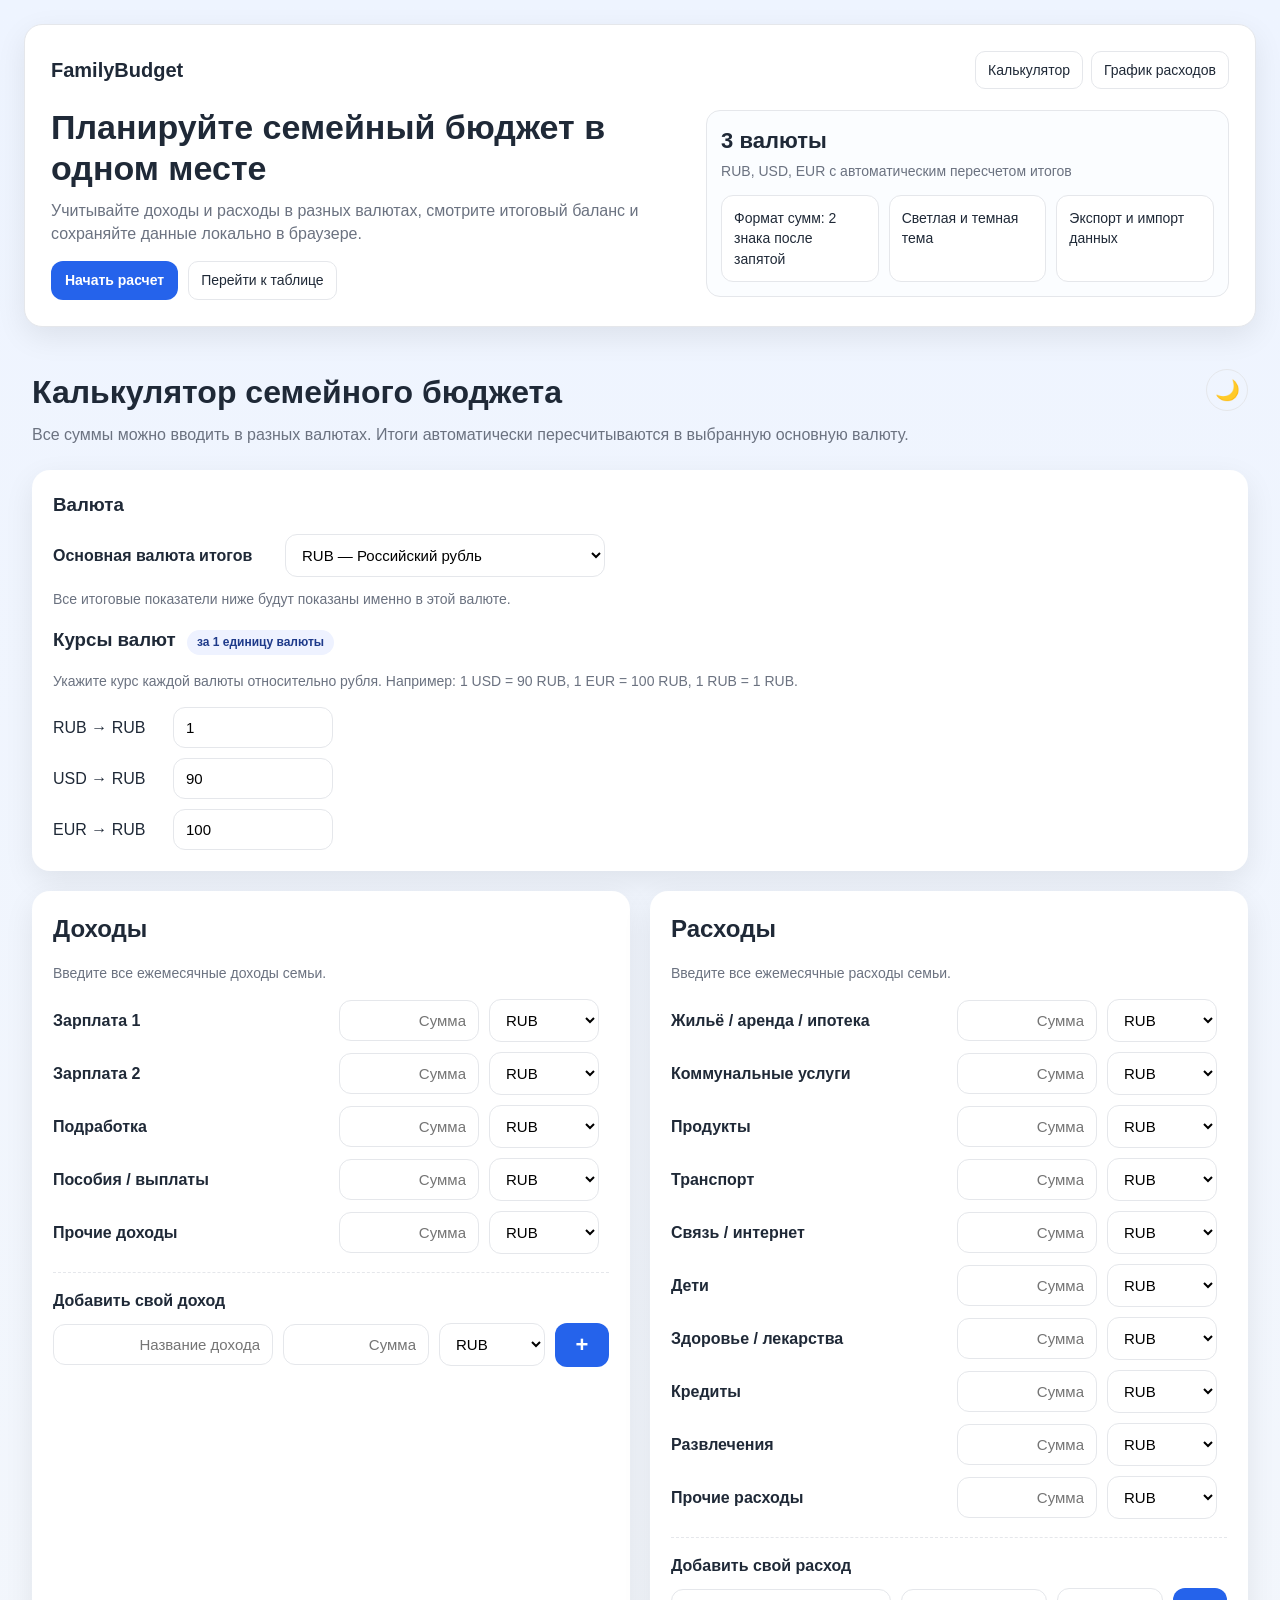
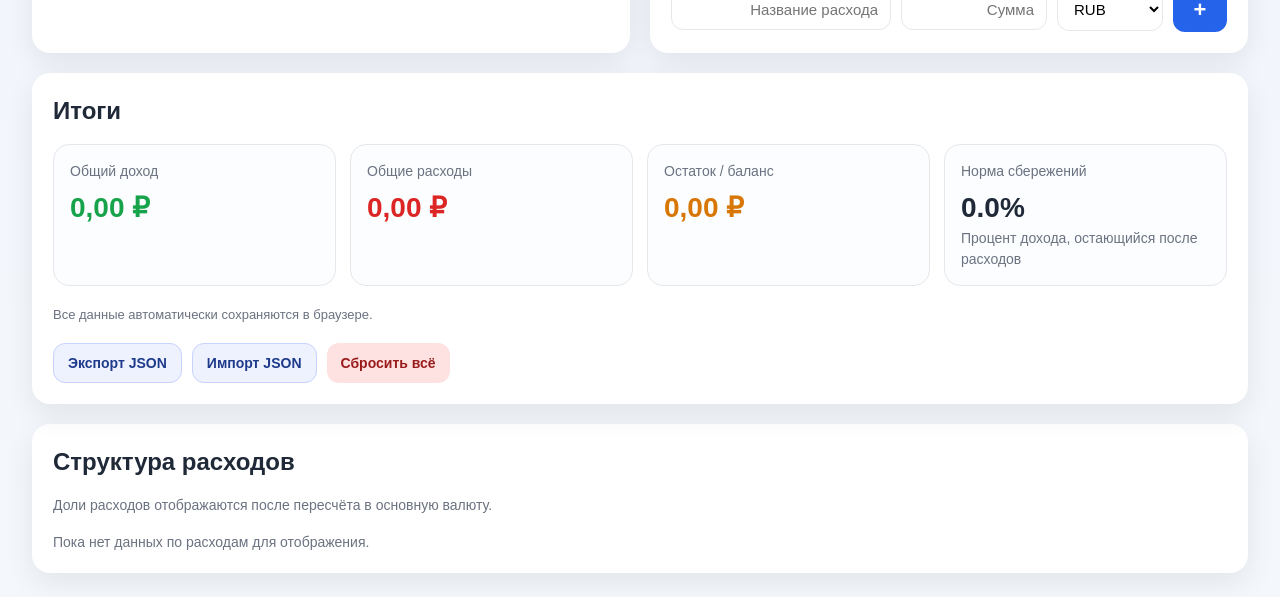
==== index.html @ 50a6cb8e "Add files via upload" ====
<!DOCTYPE html>
<html lang="ru">
<head>
  <meta charset="UTF-8" />
  <meta name="viewport" content="width=device-width, initial-scale=1.0" />
  <title>Калькулятор семейного бюджета</title>
  <link rel="stylesheet" href="styles.css" />
</head>
<body>
  <div class="landing-wrap">
    <!-- Приветственный мини-лендинг -->
    <section class="landing">
      <div class="landing-nav">
        <div class="brand">FamilyBudget</div>
        <div class="landing-links">
          <a class="link-btn" href="#appSection">Калькулятор</a>
          <a class="link-btn" href="#expenseChartSection">График расходов</a>
        </div>
      </div>

      <div class="hero-grid">
        <div>
          <h2 class="hero-title">Планируйте семейный бюджет в одном месте</h2>
          <p class="hero-subtitle">
            Учитывайте доходы и расходы в разных валютах, смотрите итоговый баланс и сохраняйте данные локально в браузере.
          </p>
          <div class="hero-actions">
            <button class="btn btn-primary" id="goToCalculatorBtn" type="button">Начать расчет</button>
            <a class="link-btn" href="#appSection">Перейти к таблице</a>
          </div>
        </div>
        <div class="hero-stat-card">
          <p class="hero-stat-value">3 валюты</p>
          <p class="hero-stat-label">RUB, USD, EUR с автоматическим пересчетом итогов</p>
          <div class="feature-grid">
            <div class="feature-item">Формат сумм: 2 знака после запятой</div>
            <div class="feature-item">Светлая и темная тема</div>
            <div class="feature-item">Экспорт и импорт данных</div>
          </div>
        </div>
      </div>
    </section>
  </div>

  <div class="container" id="appSection">
    <div class="header">
      <!-- Основной заголовок страницы -->
      <div>
        <h1>Калькулятор семейного бюджета</h1>
        <p>Все суммы можно вводить в разных валютах. Итоги автоматически пересчитываются в выбранную основную валюту.</p>
      </div>
      <!-- Неакцентная кнопка переключения темы -->
      <button class="btn btn-ghost" id="themeToggleBtn" type="button" title="Переключить тему" aria-label="Переключить тему">🌙</button>
    </div>

    <div class="top-controls">
      <div class="card">
        <!-- Объединённый блок управления валютами -->
        <h3>Валюта</h3>
        <div class="control-row">
          <label for="baseCurrency">Основная валюта итогов</label>
          <!-- Ширина выпадающего списка под самую длинную строку -->
          <div class="currency-select-wrap">
            <select id="baseCurrency">
              <option value="RUB">RUB — Российский рубль</option>
              <option value="USD">USD — Доллар США</option>
              <option value="EUR">EUR — Евро</option>
            </select>
          </div>
        </div>
        <div class="section-note">
          Все итоговые показатели ниже будут показаны именно в этой валюте.
        </div>
        <h3>Курсы валют <span class="badge">за 1 единицу валюты</span></h3>
        <div class="section-note">
          Укажите курс каждой валюты относительно рубля. Например: 1 USD = 90 RUB, 1 EUR = 100 RUB, 1 RUB = 1 RUB.
        </div>
        <div class="rate-grid">
          <div class="rate-row">
            <label for="rateRUB">RUB → RUB</label>
            <input type="number" id="rateRUB" min="0" step="0.0001" placeholder="1" />
          </div>
          <div class="rate-row">
            <label for="rateUSD">USD → RUB</label>
            <input type="number" id="rateUSD" min="0" step="0.0001" placeholder="90" />
          </div>
          <div class="rate-row">
            <label for="rateEUR">EUR → RUB</label>
            <input type="number" id="rateEUR" min="0" step="0.0001" placeholder="100" />
          </div>
        </div>
      </div>
    </div>

    <div class="grid">
      <div class="card">
        <h2>Доходы</h2>
        <div class="section-note">Введите все ежемесячные доходы семьи.</div>
        <div id="incomeList"></div>

        <div class="add-row-box">
          <div class="add-row-title">Добавить свой доход</div>
          <div class="add-item-row">
            <input type="text" id="newIncomeName" placeholder="Название дохода" />
            <input type="text" id="newIncomeValue" inputmode="decimal" placeholder="Сумма" />
            <select id="newIncomeCurrency">
              <option value="RUB">RUB</option>
              <option value="USD">USD</option>
              <option value="EUR">EUR</option>
            </select>
            <button class="btn btn-primary btn-add-icon" id="addIncomeBtn" title="Добавить доход" aria-label="Добавить доход">+</button>
          </div>
        </div>
      </div>

      <div class="card">
        <h2>Расходы</h2>
        <div class="section-note">Введите все ежемесячные расходы семьи.</div>
        <div id="expenseList"></div>

        <div class="add-row-box">
          <div class="add-row-title">Добавить свой расход</div>
          <div class="add-item-row">
            <input type="text" id="newExpenseName" placeholder="Название расхода" />
            <input type="text" id="newExpenseValue" inputmode="decimal" placeholder="Сумма" />
            <select id="newExpenseCurrency">
              <option value="RUB">RUB</option>
              <option value="USD">USD</option>
              <option value="EUR">EUR</option>
            </select>
            <button class="btn btn-primary btn-add-icon" id="addExpenseBtn" title="Добавить расход" aria-label="Добавить расход">+</button>
          </div>
        </div>
      </div>

      <div class="card summary-card">
        <h2>Итоги</h2>

        <div class="summary">
          <div class="summary-box">
            <div class="summary-title">Общий доход</div>
            <div class="summary-value income-value" id="totalIncome">0</div>
          </div>

          <div class="summary-box">
            <div class="summary-title">Общие расходы</div>
            <div class="summary-value expense-value" id="totalExpense">0</div>
          </div>

          <div class="summary-box">
            <div class="summary-title">Остаток / баланс</div>
            <div class="summary-value" id="balance">0</div>
          </div>

          <div class="summary-box">
            <div class="summary-title">Норма сбережений</div>
            <div class="summary-value" id="savingsRate">0%</div>
            <div class="muted">Процент дохода, остающийся после расходов</div>
          </div>
        </div>

        <div class="footer-note">
          Все данные автоматически сохраняются в браузере.
        </div>

        <div class="actions">
          <button class="btn btn-neutral" id="exportBtn">Экспорт JSON</button>
          <button class="btn btn-neutral" id="importBtn">Импорт JSON</button>
          <button class="btn btn-danger" id="resetBtn">Сбросить всё</button>
          <input type="file" id="importFileInput" accept="application/json" style="display: none;" />
        </div>
      </div>
    </div>

    <div class="card" id="expenseChartSection" style="margin-top: 20px;">
      <h2>Структура расходов</h2>
      <div class="section-note">
        Доли расходов отображаются после пересчёта в основную валюту.
      </div>
      <div id="expenseChart" class="chart-list"></div>
    </div>
  </div>

  <script src="app.js"></script>
</body>
</html>
---- styles.css ----
:root {
  --bg: #f4f7fb;
  --card: #ffffff;
  --text: #1f2937;
  --muted: #6b7280;
  --line: #e5e7eb;
  --primary: #2563eb;
  --danger: #dc2626;
  --success: #16a34a;
  --warning: #d97706;
  --shadow: 0 10px 30px rgba(0, 0, 0, 0.08);
  --radius: 18px;
}

body[data-theme="dark"] {
  --bg: #0f172a;
  --card: #111827;
  --text: #e5e7eb;
  --muted: #9ca3af;
  --line: #374151;
  --primary: #60a5fa;
  --danger: #f87171;
  --success: #4ade80;
  --warning: #fbbf24;
  --shadow: 0 12px 28px rgba(0, 0, 0, 0.35);
}

* {
  box-sizing: border-box;
}

body {
  margin: 0;
  font-family: Arial, Helvetica, sans-serif;
  background: linear-gradient(180deg, #eef4ff 0%, var(--bg) 100%);
  color: var(--text);
  line-height: 1.45;
  transition: background 0.2s ease, color 0.2s ease;
}

body[data-theme="dark"] {
  background: linear-gradient(180deg, #0b1220 0%, #0f172a 100%);
}

body[data-theme="dark"] .summary-box,
body[data-theme="dark"] .chart-item,
body[data-theme="dark"] .card,
body[data-theme="dark"] .item-row input[type="text"],
body[data-theme="dark"] .item-row select,
body[data-theme="dark"] .control-row select,
body[data-theme="dark"] .add-item-row input[type="text"],
body[data-theme="dark"] .add-item-row select,
body[data-theme="dark"] .rate-row input {
  background: #0b1220;
  color: #f3f4f6;
  border-color: #4b5563;
}

body[data-theme="dark"] .card {
  border-color: rgba(75, 85, 99, 0.55);
}

body[data-theme="dark"] .btn-danger {
  background: #3f1d24;
  color: #fecaca;
}

body[data-theme="dark"] .btn-neutral {
  background: #172554;
  color: #dbeafe;
  border-color: #1d4ed8;
}

body[data-theme="dark"] .badge {
  background: #1e293b;
  color: #bfdbfe;
}

body[data-theme="dark"] .bar-track {
  background: #1f2937;
}

body[data-theme="dark"] .landing,
body[data-theme="dark"] .hero-stat-card,
body[data-theme="dark"] .feature-item,
body[data-theme="dark"] .link-btn {
  background: #0b1220;
  color: #f3f4f6;
  border-color: #4b5563;
}

.container {
  max-width: 1280px;
  margin: 0 auto;
  padding: 24px;
}

.landing-wrap {
  max-width: 1280px;
  margin: 0 auto;
  padding: 24px 24px 0;
}

.landing {
  background: var(--card);
  border: 1px solid var(--line);
  border-radius: var(--radius);
  box-shadow: var(--shadow);
  padding: 26px;
  margin-bottom: 18px;
}

.landing-nav {
  display: flex;
  justify-content: space-between;
  align-items: center;
  gap: 12px;
  margin-bottom: 18px;
  flex-wrap: wrap;
}

.brand {
  font-weight: 800;
  font-size: 20px;
}

.landing-links {
  display: flex;
  gap: 8px;
  flex-wrap: wrap;
}

.link-btn {
  text-decoration: none;
  color: var(--text);
  border: 1px solid var(--line);
  border-radius: 10px;
  padding: 8px 12px;
  font-size: 14px;
}

.hero-grid {
  display: grid;
  grid-template-columns: 1.1fr 0.9fr;
  gap: 16px;
  align-items: center;
}

.hero-title {
  margin: 0 0 10px;
  font-size: 34px;
  line-height: 1.2;
}

.hero-subtitle {
  margin: 0 0 16px;
  color: var(--muted);
  max-width: 70ch;
}

.hero-actions {
  display: flex;
  gap: 10px;
  flex-wrap: wrap;
}

.hero-stat-card {
  border: 1px solid var(--line);
  border-radius: 14px;
  padding: 14px;
  background: #fbfdff;
}

.hero-stat-value {
  font-size: 22px;
  font-weight: 800;
  margin: 0 0 4px;
}

.hero-stat-label {
  margin: 0;
  font-size: 14px;
  color: var(--muted);
}

.feature-grid {
  margin-top: 14px;
  display: grid;
  grid-template-columns: repeat(3, minmax(0, 1fr));
  gap: 10px;
}

.feature-item {
  border: 1px solid var(--line);
  border-radius: 12px;
  padding: 12px;
  font-size: 14px;
  background: #fff;
}

.header {
  margin-bottom: 24px;
  display: flex;
  justify-content: space-between;
  align-items: flex-start;
  gap: 12px;
}

.header h1 {
  margin: 0 0 8px;
  font-size: 32px;
}

.header p {
  margin: 0;
  color: var(--muted);
}

.top-controls {
  display: grid;
  grid-template-columns: 1fr;
  gap: 20px;
  margin-bottom: 20px;
}

.grid {
  display: grid;
  grid-template-columns: 1.1fr 1.1fr 0.9fr;
  gap: 20px;
}

.card {
  background: var(--card);
  border-radius: var(--radius);
  box-shadow: var(--shadow);
  padding: 20px;
  border: 1px solid rgba(255, 255, 255, 0.7);
}

.card h2, .card h3 {
  margin-top: 0;
  margin-bottom: 16px;
}

.section-note {
  color: var(--muted);
  font-size: 14px;
  margin-bottom: 16px;
}

.item-row {
  display: grid;
  grid-template-columns: 1fr 140px 110px auto;
  gap: 10px;
  align-items: center;
  margin-bottom: 10px;
}

.add-item-row {
  display: grid;
  grid-template-columns: minmax(220px, 2fr) minmax(140px, 160px) minmax(100px, 120px) 54px;
  gap: 10px;
  align-items: center;
}

.item-row label {
  font-weight: 600;
}

.item-row input[type="number"],
.item-row input[type="text"],
.item-row select,
.control-row select,
.add-item-row input[type="number"],
.add-item-row input[type="text"],
.add-item-row select {
  width: 100%;
  padding: 11px 12px;
  border: 1px solid var(--line);
  border-radius: 12px;
  outline: none;
  font-size: 15px;
  background: #fff;
  min-width: 0;
}

/* Поля с суммами выравниваются по правому краю */
.item-row input[type="text"],
.add-item-row input[type="text"] {
  text-align: right;
}

.item-row input:focus,
.item-row select:focus,
.control-row select:focus,
.rate-row input:focus,
.add-item-row input:focus,
.add-item-row select:focus {
  border-color: var(--primary);
  box-shadow: 0 0 0 3px rgba(37, 99, 235, 0.12);
}

.btn {
  border: none;
  border-radius: 12px;
  padding: 11px 14px;
  cursor: pointer;
  font-weight: 700;
  transition: 0.2s ease;
  font-size: 14px;
  white-space: nowrap;
}

.btn:hover {
  transform: translateY(-1px);
}

.btn-primary {
  background: var(--primary);
  color: white;
}

.btn-danger {
  background: #fee2e2;
  color: #991b1b;
}

.btn-neutral {
  background: #eef2ff;
  color: #1e3a8a;
  border: 1px solid #c7d2fe;
}

.btn-small {
  padding: 8px 10px;
  font-size: 13px;
}

.btn-ghost {
  background: transparent;
  color: var(--text);
  border: 1px solid var(--line);
  width: 42px;
  height: 42px;
  padding: 0;
  border-radius: 50%;
  font-size: 20px;
  line-height: 1;
  display: inline-flex;
  align-items: center;
  justify-content: center;
}

.btn-add-icon {
  min-width: 54px;
  padding: 11px 0;
  font-size: 22px;
  line-height: 1;
}

.summary {
  display: grid;
  gap: 14px;
}

.summary-box {
  border: 1px solid var(--line);
  border-radius: 16px;
  padding: 16px;
  background: #fbfdff;
}

.summary-title {
  font-size: 14px;
  color: var(--muted);
  margin-bottom: 6px;
}

.summary-value {
  font-size: 28px;
  font-weight: 700;
}

.income-value {
  color: var(--success);
}

.expense-value {
  color: var(--danger);
}

.balance-positive {
  color: var(--success);
}

.balance-negative {
  color: var(--danger);
}

.balance-zero {
  color: var(--warning);
}

.add-row-box {
  margin-top: 18px;
  padding-top: 16px;
  border-top: 1px dashed var(--line);
}

.add-row-title {
  font-weight: 700;
  margin-bottom: 10px;
}

.actions {
  display: flex;
  gap: 10px;
  flex-wrap: wrap;
  margin-top: 18px;
}

.chart-list {
  margin-top: 16px;
  display: grid;
  gap: 12px;
}

.chart-item {
  padding: 12px;
  border: 1px solid var(--line);
  border-radius: 14px;
  background: #fff;
}

.chart-head {
  display: flex;
  justify-content: space-between;
  gap: 12px;
  margin-bottom: 8px;
  font-size: 14px;
  font-weight: 700;
}

.bar-track {
  width: 100%;
  height: 12px;
  background: #eef2f7;
  border-radius: 999px;
  overflow: hidden;
}

.bar-fill {
  height: 100%;
  border-radius: 999px;
  background: linear-gradient(90deg, #60a5fa, #2563eb);
  width: 0%;
  transition: width 0.3s ease;
}

.muted {
  color: var(--muted);
  font-size: 14px;
}

.footer-note {
  margin-top: 20px;
  color: var(--muted);
  font-size: 13px;
}

.remove-btn {
  min-width: 42px;
}

.control-row {
  display: grid;
  grid-template-columns: 220px 1fr;
  gap: 12px;
  align-items: center;
  margin-bottom: 12px;
}

.control-row label {
  font-weight: 700;
}

.currency-select-wrap {
  width: fit-content;
  min-width: 320px;
  max-width: 100%;
}

.currency-select-wrap select {
  width: auto;
  min-width: 100%;
  display: inline-block;
}

.rate-grid {
  display: grid;
  gap: 10px;
  margin-top: 8px;
}

.rate-row {
  display: flex;
  justify-content: flex-start;
  align-items: center;
  gap: 10px;
}

.rate-row label {
  width: 110px;
  flex: 0 0 110px;
}

.rate-row input {
  width: 160px;
  padding: 11px 12px;
  border: 1px solid var(--line);
  border-radius: 12px;
  outline: none;
  font-size: 15px;
  background: #fff;
}

.badge {
  display: inline-block;
  padding: 4px 10px;
  border-radius: 999px;
  background: #eef2ff;
  color: #1e3a8a;
  font-size: 12px;
  font-weight: 700;
  margin-left: 6px;
}

@media (min-width: 1200px) {
  .container {
    max-width: 1400px;
    padding: 24px 32px;
  }

  .grid {
    grid-template-columns: 1fr 1fr;
  }

  .summary-card {
    grid-column: 1 / -1;
  }

  .summary {
    grid-template-columns: repeat(4, minmax(0, 1fr));
  }
}

@media (max-width: 1100px) {
  .grid,
  .top-controls {
    grid-template-columns: 1fr;
  }
}

@media (max-width: 700px) {
  .landing-wrap {
    padding: 20px 20px 0;
  }

  .hero-grid {
    grid-template-columns: 1fr;
  }

  .feature-grid {
    grid-template-columns: 1fr;
  }

  .item-row,
  .add-item-row {
    grid-template-columns: 1fr;
  }

  .control-row,
  .rate-row {
    grid-template-columns: 1fr;
  }

  .rate-row {
    display: grid;
  }

  .rate-row label,
  .rate-row input {
    width: 100%;
    flex: none;
  }

  .summary-value {
    font-size: 24px;
  }

  .header h1 {
    font-size: 26px;
  }

  .header {
    flex-direction: column;
    align-items: stretch;
  }
}
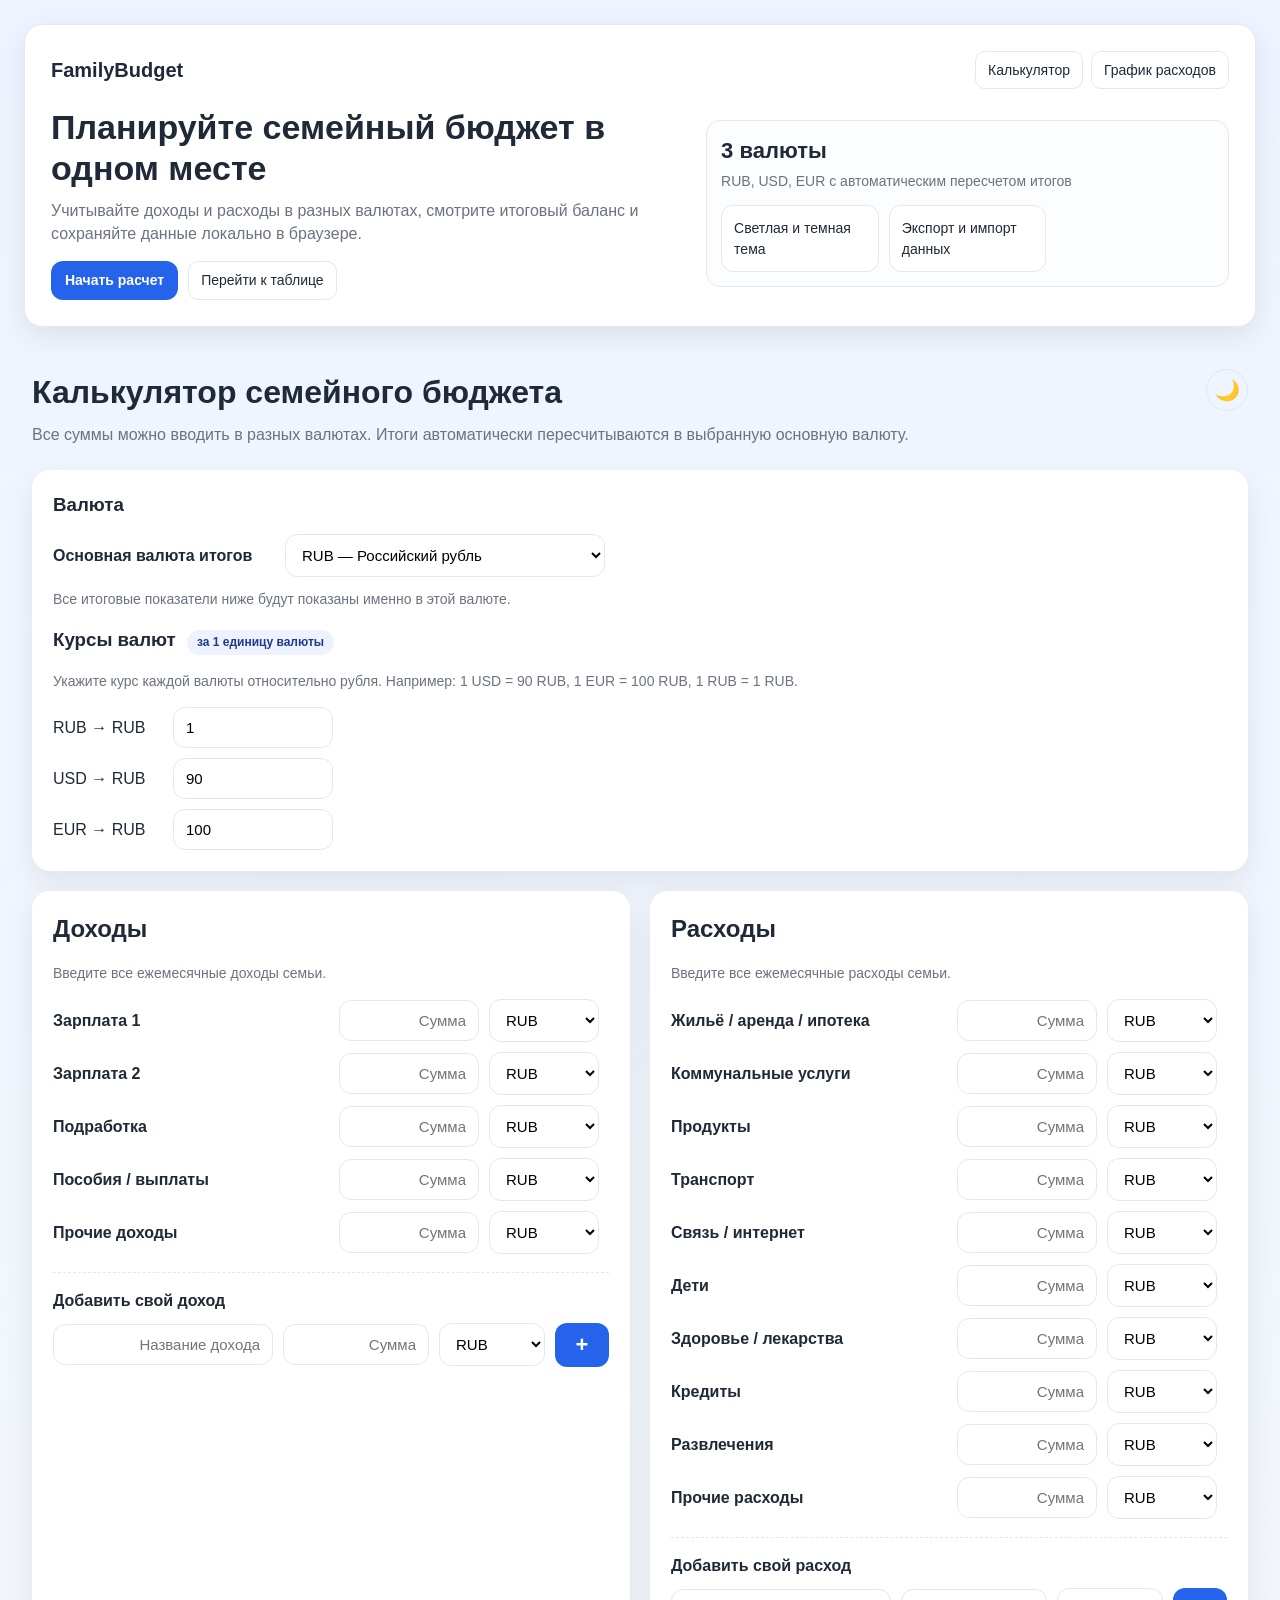
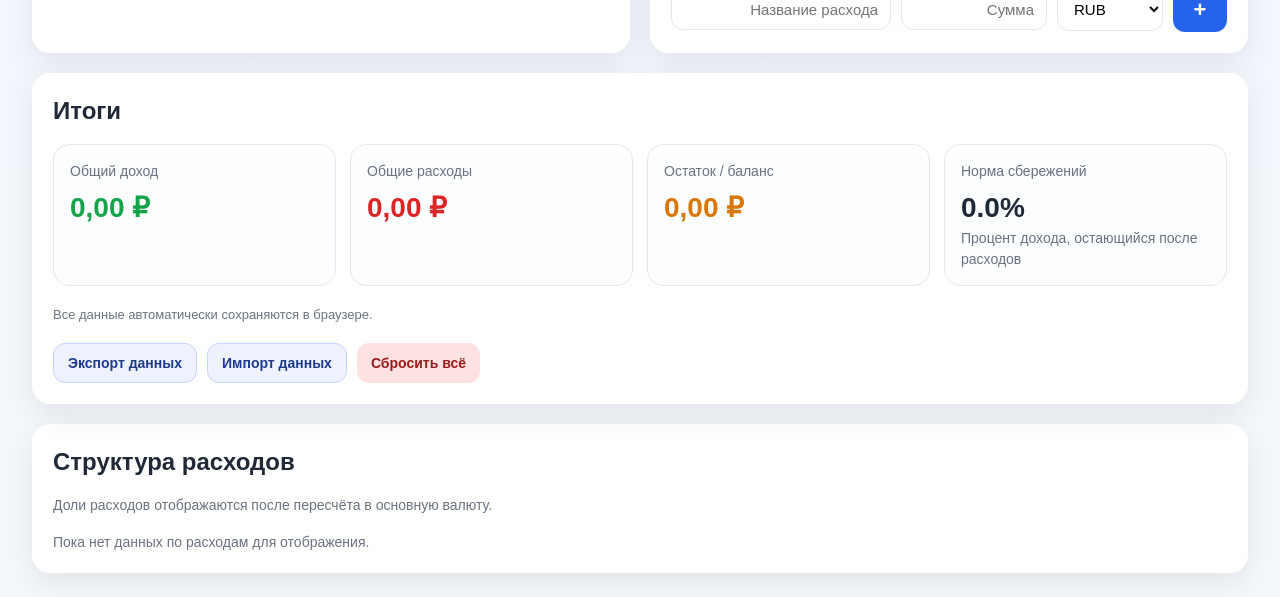
==== commit e993bd74: "Update index.html - Выровнял “плашку” (основной контент под лендингом) по сетке по ширине: в styles." ====
--- a/index.html
+++ b/index.html
@@ -33,7 +33,6 @@
           <p class="hero-stat-value">3 валюты</p>
           <p class="hero-stat-label">RUB, USD, EUR с автоматическим пересчетом итогов</p>
           <div class="feature-grid">
-            <div class="feature-item">Формат сумм: 2 знака после запятой</div>
             <div class="feature-item">Светлая и темная тема</div>
             <div class="feature-item">Экспорт и импорт данных</div>
           </div>
@@ -164,8 +163,8 @@
         </div>
 
         <div class="actions">
-          <button class="btn btn-neutral" id="exportBtn">Экспорт JSON</button>
-          <button class="btn btn-neutral" id="importBtn">Импорт JSON</button>
+          <button class="btn btn-neutral" id="exportBtn">Экспорт данных</button>
+          <button class="btn btn-neutral" id="importBtn">Импорт данных</button>
           <button class="btn btn-danger" id="resetBtn">Сбросить всё</button>
           <input type="file" id="importFileInput" accept="application/json" style="display: none;" />
         </div>
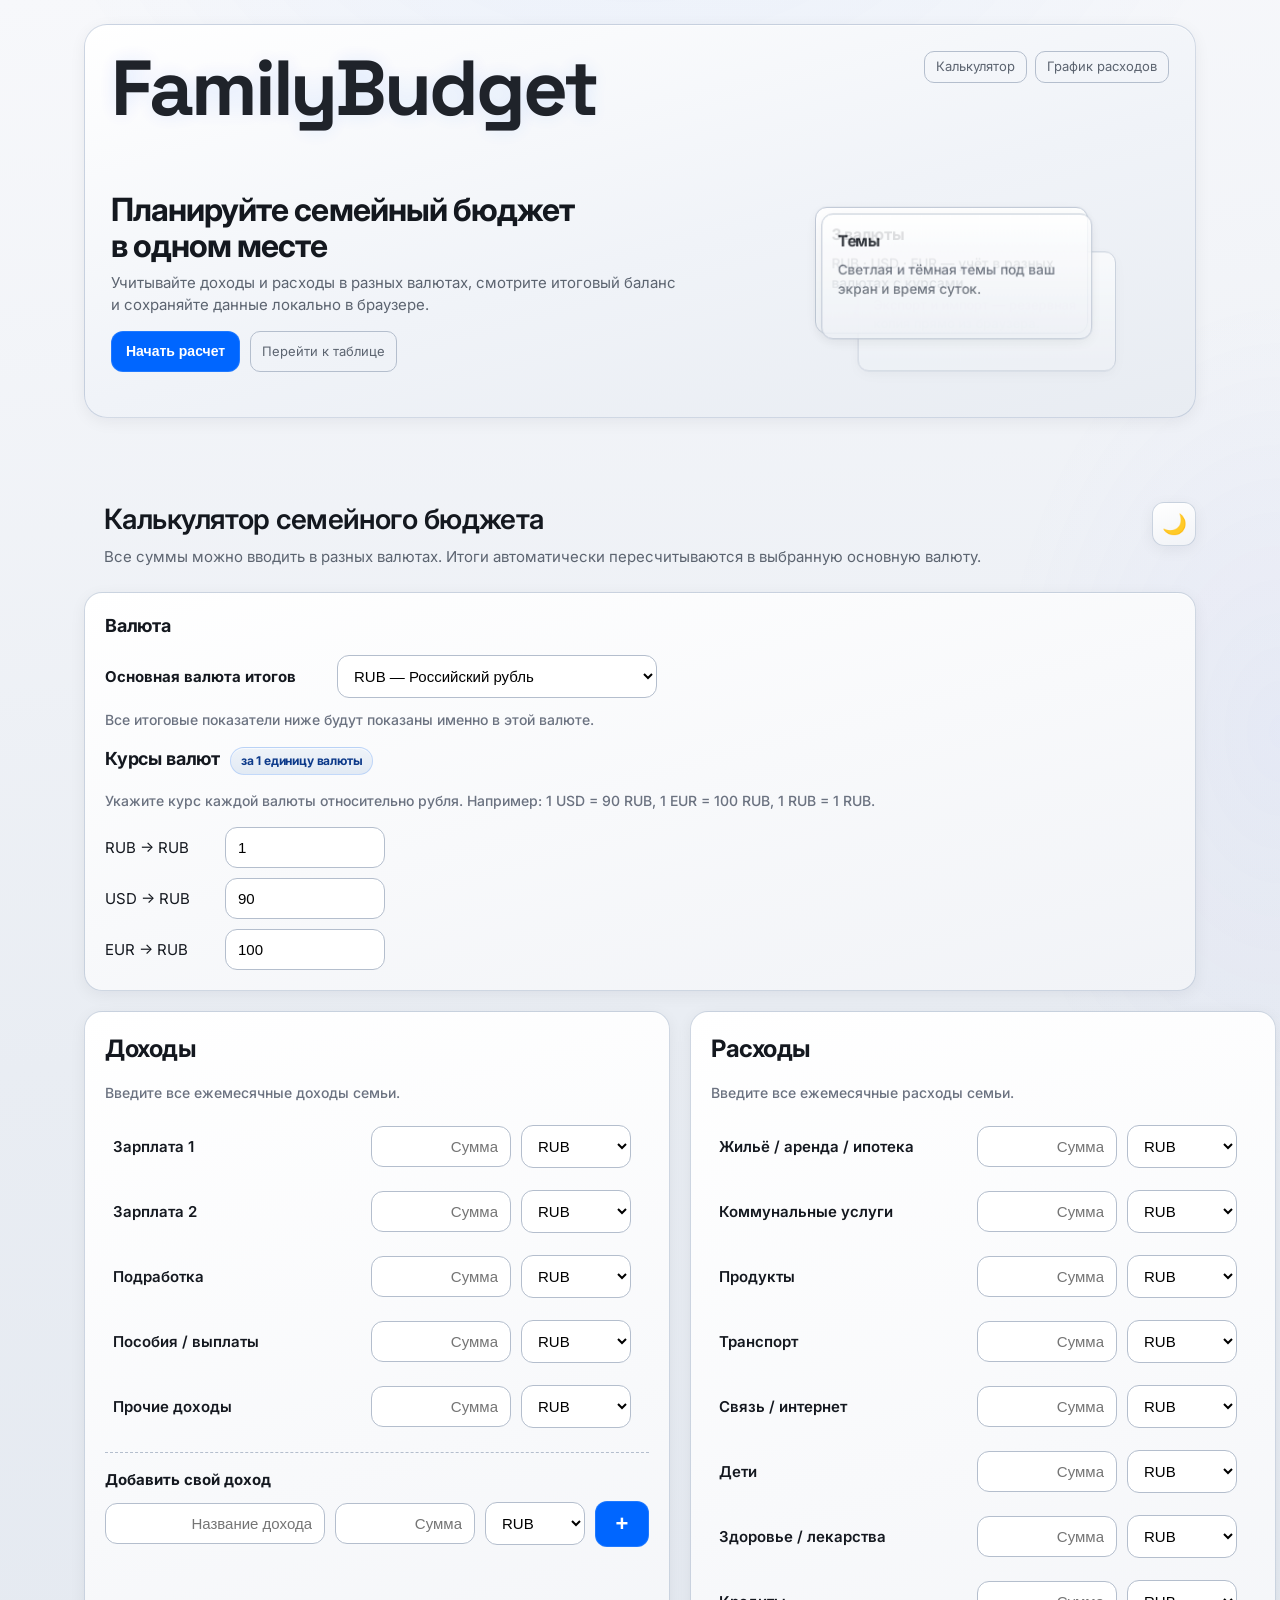
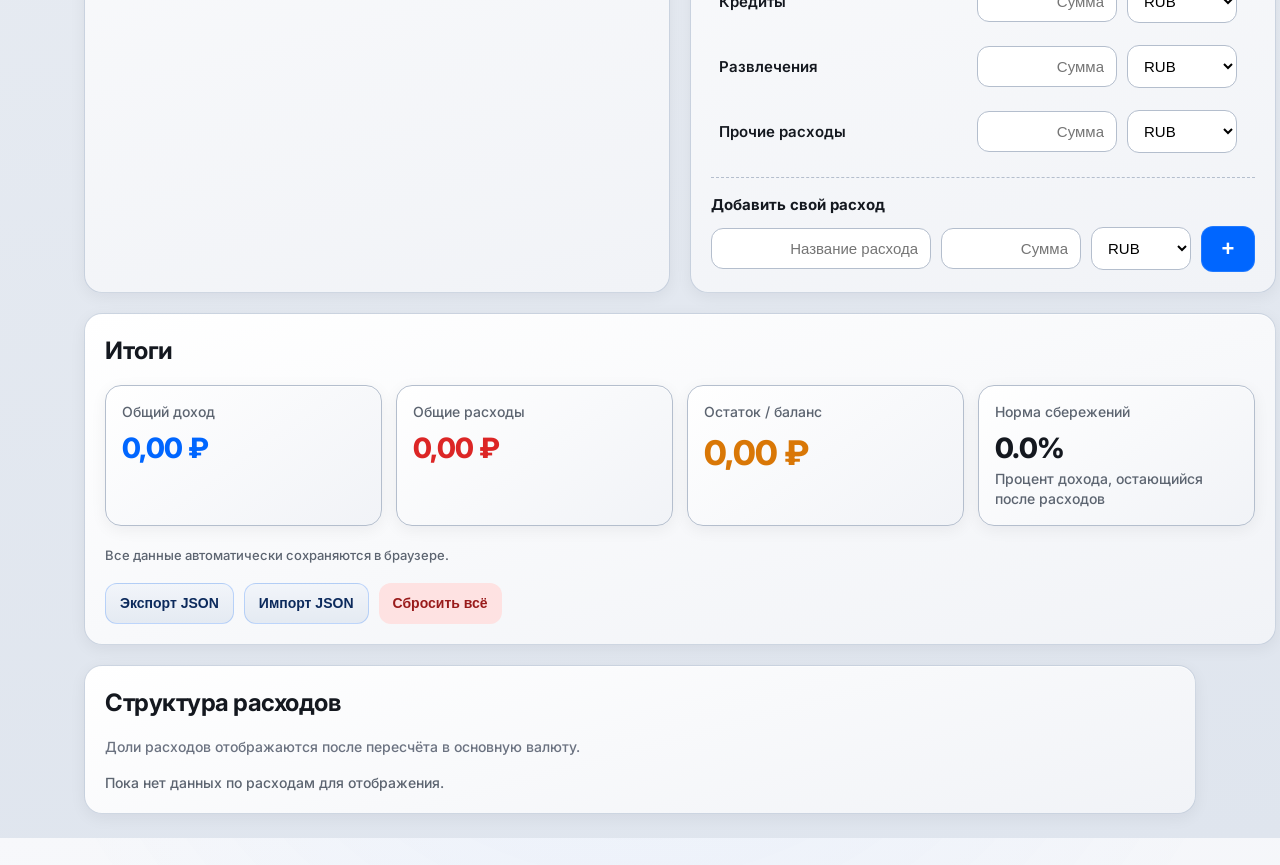
==== commit f3d82e63: "замена index" ====
--- a/index.html
+++ b/index.html
@@ -4,12 +4,1232 @@
   <meta charset="UTF-8" />
   <meta name="viewport" content="width=device-width, initial-scale=1.0" />
   <title>Калькулятор семейного бюджета</title>
-  <link rel="stylesheet" href="styles.css" />
+  <link rel="preconnect" href="https://fonts.googleapis.com" />
+  <link rel="preconnect" href="https://fonts.gstatic.com" crossorigin />
+  <link href="https://fonts.googleapis.com/css2?family=Inter:wght@400;500;600;700;800&family=Space+Grotesk:wght@500;600;700;800&display=swap" rel="stylesheet" />
+  <style>
+    :root {
+      /* Neon / Tech — светлая: белый, холодный серый, металлик, контрастный синий */
+      --bg: #e9edf3;
+      --bg-mid: #dfe5ee;
+      --card: #ffffff;
+      --card-soft: #f1f3f7;
+      --text: #14181f;
+      --muted: #5c6470;
+      --line: #b4becd;
+      --primary: #0066ff;
+      --primary-deep: #004ecc;
+      --accent-violet: #5c6cff;
+      --accent-cyan: #00a8e8;
+      --accent-mint: #2db392;
+      --glow-blue: rgba(0, 102, 255, 0.24);
+      --glow-violet: rgba(92, 108, 255, 0.2);
+      --card-border: rgba(130, 150, 180, 0.38);
+      --metal-edge: rgba(255, 255, 255, 0.78);
+      --metal-shade: rgba(15, 23, 42, 0.06);
+      --focus-ring: rgba(0, 102, 255, 0.22);
+      --neon-rim: rgba(0, 102, 255, 0.14);
+      --shadow-ui: 0 4px 16px rgba(15, 23, 42, 0.06);
+      --shadow-ui-hover: 0 8px 22px rgba(15, 23, 42, 0.08);
+      --shadow-inset: inset 0 1px 0 rgba(255, 255, 255, 0.65);
+      --danger: #dc2626;
+      --success: #16a34a;
+      --warning: #d97706;
+      --radius: 18px;
+    }
+
+    body[data-theme="dark"] {
+      /* Neon / Tech — тёмная: чёрный, иссиня-чёрный, металлик, контрастный синий */
+      --bg: #020408;
+      --bg-mid: #0a1018;
+      --card: #080d14;
+      --card-soft: #0c121c;
+      --text: #e6edf6;
+      --muted: #8b95a8;
+      --line: #283240;
+      --primary: #2f8fff;
+      --primary-deep: #1570e0;
+      --accent-violet: #7c8cff;
+      --accent-cyan: #4dd4ff;
+      --accent-mint: #3dd68c;
+      --glow-blue: rgba(47, 143, 255, 0.3);
+      --glow-violet: rgba(124, 140, 255, 0.26);
+      --card-border: rgba(60, 80, 110, 0.5);
+      --metal-edge: rgba(255, 255, 255, 0.09);
+      --metal-shade: rgba(0, 0, 0, 0.45);
+      --focus-ring: rgba(47, 143, 255, 0.32);
+      --neon-rim: rgba(47, 143, 255, 0.18);
+      --danger: #f87171;
+      --success: #4ade80;
+      --warning: #fbbf24;
+    }
+
+    * {
+      box-sizing: border-box;
+    }
+
+    body {
+      margin: 0;
+      font-family: "Inter", system-ui, -apple-system, sans-serif;
+      font-size: 15px;
+      background:
+        radial-gradient(ellipse 100% 55% at 50% -15%, rgba(0, 102, 255, 0.07), transparent 52%),
+        radial-gradient(ellipse 50% 40% at 100% 30%, rgba(92, 108, 255, 0.05), transparent 45%),
+        linear-gradient(175deg, #f7f8fb 0%, var(--bg) 42%, var(--bg-mid) 100%);
+      color: var(--text);
+      line-height: 1.45;
+      transition: background 0.2s ease, color 0.2s ease;
+    }
+
+    h1,
+    h2,
+    h3,
+    .hero-title {
+      font-family: "Inter", system-ui, -apple-system, sans-serif;
+      letter-spacing: -0.01em;
+    }
+
+    body[data-theme="dark"] {
+      background:
+        radial-gradient(ellipse 90% 50% at 50% 0%, rgba(47, 143, 255, 0.1), transparent 52%),
+        radial-gradient(ellipse 45% 35% at 0% 80%, rgba(124, 140, 255, 0.06), transparent 48%),
+        linear-gradient(180deg, var(--bg-mid) 0%, var(--bg) 42%, #010204 100%);
+    }
+
+    body[data-theme="dark"] .summary-box,
+    body[data-theme="dark"] .chart-item,
+    body[data-theme="dark"] .item-row input[type="text"],
+    body[data-theme="dark"] .item-row select,
+    body[data-theme="dark"] .control-row select,
+    body[data-theme="dark"] .add-item-row input[type="text"],
+    body[data-theme="dark"] .add-item-row select,
+    body[data-theme="dark"] .rate-row input {
+      background: var(--card-soft);
+      color: var(--text);
+      border-color: var(--line);
+    }
+
+    body[data-theme="dark"] .border-glow-card--panel {
+      background: linear-gradient(165deg, var(--card-soft) 0%, var(--card) 100%);
+      color: var(--text);
+      border-color: var(--card-border);
+      box-shadow:
+        0 12px 36px rgba(0, 0, 0, 0.42),
+        inset 0 1px 0 var(--metal-edge);
+    }
+
+    body[data-theme="dark"] .border-glow-inner .card {
+      color: var(--text);
+    }
+
+    body[data-theme="dark"] .summary-box {
+      box-shadow:
+        0 10px 32px rgba(0, 0, 0, 0.45),
+        inset 0 1px 0 var(--metal-edge);
+    }
+
+    body[data-theme="dark"] .btn-danger {
+      background: #3f1d24;
+      color: #fecaca;
+    }
+
+    body[data-theme="dark"] .btn-neutral {
+      background: #172554;
+      color: #dbeafe;
+      border-color: #1d4ed8;
+    }
+
+    body[data-theme="dark"] .badge {
+      background: #1e293b;
+      color: #bfdbfe;
+    }
+
+    body[data-theme="dark"] .border-glow-inner .landing,
+    body[data-theme="dark"] .swap-card {
+      background: transparent;
+      color: var(--text);
+      border-color: var(--line);
+    }
+
+    body[data-theme="dark"] .link-btn {
+      background: var(--card-soft);
+      color: var(--muted);
+      border-color: var(--line);
+    }
+
+    .container {
+      max-width: 1280px;
+      margin: 0 auto;
+      padding: 48px 64px 24px;
+    }
+
+    .landing-wrap {
+      max-width: 1280px;
+      margin: 0 auto;
+      padding: 24px 64px 0;
+    }
+
+    .border-glow-card {
+      --edge-proximity: 0;
+      --cursor-angle: 45deg;
+      --edge-sensitivity: 40;
+      --color-sensitivity: calc(var(--edge-sensitivity) + 20);
+      --border-radius: 23px;
+      --glow-padding: 72px;
+      --cone-spread: 24;
+      --fill-opacity: 0.42;
+      --card-bg: #f2f5fa;
+
+      position: relative;
+      border-radius: var(--border-radius);
+      isolation: isolate;
+      transform: translate3d(0, 0, 0.01px);
+      display: grid;
+      border: 1px solid rgba(130, 150, 180, 0.35);
+      background: linear-gradient(165deg, #ffffff 0%, #f0f3f8 55%, #e8ecf2 100%);
+      overflow: visible;
+      box-shadow: var(--shadow-ui), var(--shadow-inset);
+      margin-bottom: 36px;
+    }
+
+    body[data-theme="dark"] .border-glow-card {
+      --card-bg: #0c121c;
+      border-color: rgba(60, 80, 110, 0.45);
+      background: linear-gradient(165deg, #0c121c 0%, #080c14 50%, #05080c 100%);
+      box-shadow:
+        0 16px 48px rgba(0, 0, 0, 0.55),
+        0 0 0 1px var(--neon-rim),
+        inset 0 1px 0 var(--metal-edge);
+    }
+
+    .border-glow-card::before,
+    .border-glow-card::after {
+      content: "";
+      position: absolute;
+      inset: 0;
+      border-radius: inherit;
+      transition: opacity 0.25s ease-out;
+      z-index: -1;
+      pointer-events: none;
+    }
+
+    .border-glow-card:not(:hover):not(.sweep-active)::before,
+    .border-glow-card:not(:hover):not(.sweep-active)::after,
+    .border-glow-card:not(:hover):not(.sweep-active) > .edge-light {
+      opacity: 0;
+      transition: opacity 0.75s ease-in-out;
+    }
+
+    .border-glow-card::before {
+      border: 1px solid transparent;
+      background:
+        linear-gradient(var(--card-bg, #f2f5fa) 0 100%) padding-box,
+        linear-gradient(rgb(255 255 255 / 0%) 0% 100%) border-box,
+        var(--gradient-one) border-box,
+        var(--gradient-two) border-box,
+        var(--gradient-three) border-box,
+        var(--gradient-four) border-box,
+        var(--gradient-five) border-box,
+        var(--gradient-six) border-box,
+        var(--gradient-seven) border-box,
+        var(--gradient-base) border-box;
+
+      opacity: calc((var(--edge-proximity) - var(--color-sensitivity)) / (100 - var(--color-sensitivity)));
+
+      -webkit-mask-image: conic-gradient(
+        from var(--cursor-angle) at center,
+        black calc(var(--cone-spread) * 1%),
+        transparent calc((var(--cone-spread) + 15) * 1%),
+        transparent calc((100 - var(--cone-spread) - 15) * 1%),
+        black calc((100 - var(--cone-spread)) * 1%)
+      );
+      mask-image: conic-gradient(
+        from var(--cursor-angle) at center,
+        black calc(var(--cone-spread) * 1%),
+        transparent calc((var(--cone-spread) + 15) * 1%),
+        transparent calc((100 - var(--cone-spread) - 15) * 1%),
+        black calc((100 - var(--cone-spread)) * 1%)
+      );
+    }
+
+    .border-glow-card::after {
+      border: 1px solid transparent;
+      background:
+        var(--gradient-one) padding-box,
+        var(--gradient-two) padding-box,
+        var(--gradient-three) padding-box,
+        var(--gradient-four) padding-box,
+        var(--gradient-five) padding-box,
+        var(--gradient-six) padding-box,
+        var(--gradient-seven) padding-box,
+        var(--gradient-base) padding-box;
+
+      -webkit-mask-image:
+        linear-gradient(to bottom, black, black),
+        radial-gradient(ellipse at 50% 50%, black 40%, transparent 65%),
+        radial-gradient(ellipse at 66% 66%, black 5%, transparent 40%),
+        radial-gradient(ellipse at 33% 33%, black 5%, transparent 40%),
+        radial-gradient(ellipse at 66% 33%, black 5%, transparent 40%),
+        radial-gradient(ellipse at 33% 66%, black 5%, transparent 40%),
+        conic-gradient(from var(--cursor-angle) at center, transparent 5%, black 15%, black 85%, transparent 95%);
+      mask-image:
+        linear-gradient(to bottom, black, black),
+        radial-gradient(ellipse at 50% 50%, black 40%, transparent 65%),
+        radial-gradient(ellipse at 66% 66%, black 5%, transparent 40%),
+        radial-gradient(ellipse at 33% 33%, black 5%, transparent 40%),
+        radial-gradient(ellipse at 66% 33%, black 5%, transparent 40%),
+        radial-gradient(ellipse at 33% 66%, black 5%, transparent 40%),
+        conic-gradient(from var(--cursor-angle) at center, transparent 5%, black 15%, black 85%, transparent 95%);
+
+      -webkit-mask-composite: source-out, source-over, source-over, source-over, source-over, source-over;
+      mask-composite: subtract, add, add, add, add, add;
+      opacity: calc(var(--fill-opacity, 0.5) * (var(--edge-proximity) - var(--color-sensitivity)) / (100 - var(--color-sensitivity)));
+      mix-blend-mode: soft-light;
+    }
+
+    .border-glow-card > .edge-light {
+      position: absolute;
+      inset: calc(var(--glow-padding) * -1);
+      border-radius: inherit;
+      pointer-events: none;
+      z-index: 1;
+
+      -webkit-mask-image: conic-gradient(
+        from var(--cursor-angle) at center,
+        black 2.5%,
+        transparent 10%,
+        transparent 90%,
+        black 97.5%
+      );
+      mask-image: conic-gradient(
+        from var(--cursor-angle) at center,
+        black 2.5%,
+        transparent 10%,
+        transparent 90%,
+        black 97.5%
+      );
+
+      opacity: calc((var(--edge-proximity) - var(--edge-sensitivity)) / (100 - var(--edge-sensitivity)));
+      mix-blend-mode: plus-lighter;
+      transition: opacity 0.25s ease-out;
+    }
+
+    .border-glow-card > .edge-light::before {
+      content: "";
+      position: absolute;
+      inset: var(--glow-padding);
+      border-radius: inherit;
+      box-shadow:
+        inset 0 0 0 1px var(--glow-color, hsl(210deg 85% 72% / 100%)),
+        inset 0 0 1px 0 var(--glow-color-60),
+        inset 0 0 3px 0 var(--glow-color-50),
+        inset 0 0 6px 0 var(--glow-color-40),
+        inset 0 0 15px 0 var(--glow-color-30),
+        inset 0 0 25px 2px var(--glow-color-20),
+        inset 0 0 50px 2px var(--glow-color-10),
+        0 0 1px 0 var(--glow-color-60),
+        0 0 3px 0 var(--glow-color-50),
+        0 0 6px 0 var(--glow-color-40),
+        0 0 15px 0 var(--glow-color-30),
+        0 0 25px 2px var(--glow-color-20),
+        0 0 50px 2px var(--glow-color-10);
+    }
+
+    .border-glow-inner {
+      display: flex;
+      flex-direction: column;
+      position: relative;
+      overflow: visible;
+      z-index: 3;
+      border-radius: inherit;
+    }
+
+    .border-glow-inner .landing,
+    .border-glow-inner .card {
+      background: transparent;
+      border: none;
+      box-shadow: none;
+      border-radius: inherit;
+      margin-bottom: 0;
+    }
+
+    /* только вложенный «Остаток / баланс» — без второй рамки поверх glow */
+    .border-glow-inner .summary-box--balance-inner {
+      background: transparent;
+      border: none;
+      box-shadow: none;
+      border-radius: inherit;
+      margin-bottom: 0;
+      flex: 1;
+      min-height: 0;
+    }
+
+    body[data-theme="dark"] .border-glow-inner .summary-box--balance-inner {
+      background: transparent;
+      box-shadow: none;
+    }
+
+    /* Остаток / баланс — отдельный компактный Border Glow, сильнее свечение */
+    .border-glow-card--balance {
+      --border-radius: 16px;
+      --glow-padding: 40px;
+      --edge-sensitivity: 32;
+      --cone-spread: 26;
+      display: flex;
+      flex-direction: column;
+      align-self: stretch;
+      width: 100%;
+      height: 100%;
+      min-height: 0;
+      margin: 0;
+      background: linear-gradient(145deg, var(--card) 0%, var(--card-soft) 100%);
+      border: 1px solid var(--line);
+      box-shadow: var(--shadow-ui), var(--shadow-inset);
+    }
+
+    .border-glow-card--balance > .border-glow-inner {
+      flex: 1 1 auto;
+      min-height: 0;
+      display: flex;
+      flex-direction: column;
+    }
+
+    body[data-theme="dark"] .border-glow-card--balance {
+      background: linear-gradient(145deg, var(--card-soft) 0%, var(--card) 100%);
+      border-color: var(--line);
+      box-shadow:
+        0 10px 32px rgba(0, 0, 0, 0.45),
+        inset 0 1px 0 var(--metal-edge);
+    }
+
+    .border-glow-card--panel {
+      --border-radius: var(--radius);
+      --glow-padding: 52px;
+      --cone-spread: 22;
+      --fill-opacity: 0.38;
+      background: linear-gradient(165deg, var(--card) 0%, var(--card-soft) 100%);
+      border: 1px solid var(--card-border);
+      box-shadow: var(--shadow-ui), var(--shadow-inset);
+      margin-bottom: 0;
+      transition: box-shadow 0.22s ease, border-color 0.22s ease;
+    }
+
+    .border-glow-card--panel:hover {
+      box-shadow: var(--shadow-ui-hover), var(--shadow-inset);
+      border-color: rgba(0, 102, 255, 0.2);
+    }
+
+    body[data-theme="dark"] .border-glow-card--panel:hover {
+      box-shadow:
+        0 18px 48px rgba(0, 0, 0, 0.55),
+        0 0 0 1px var(--neon-rim),
+        inset 0 1px 0 var(--metal-edge);
+    }
+
+    .border-glow-chart {
+      margin-top: 20px;
+    }
+
+    .border-glow-card--theme-toggle {
+      --border-radius: 12px;
+      --glow-padding: 30px;
+      --cone-spread: 24;
+      display: inline-grid;
+      margin-bottom: 0;
+      align-self: flex-start;
+    }
+
+    .border-glow-card--theme-toggle .border-glow-inner {
+      display: flex;
+      align-items: center;
+      justify-content: center;
+    }
+
+    .border-glow-card--theme-toggle .btn-ghost {
+      border: none;
+      box-shadow: none;
+    }
+
+    .landing {
+      padding: 26px;
+    }
+
+    .landing-nav {
+      display: flex;
+      justify-content: space-between;
+      align-items: flex-start;
+      gap: 12px;
+      margin-bottom: 48px;
+      flex-wrap: wrap;
+    }
+
+    .brand {
+      font-family: "Space Grotesk", "Inter", sans-serif;
+      font-size: 78px;
+      font-weight: 800;
+      line-height: 0.95;
+      letter-spacing: -0.04em;
+      color: var(--text);
+      position: relative;
+      opacity: 0.95;
+      text-shadow: 0 0 20px rgba(0, 102, 255, 0.12);
+    }
+
+    .landing-links {
+      display: flex;
+      gap: 8px;
+      flex-wrap: wrap;
+    }
+
+    .link-btn {
+      display: inline-flex;
+      align-items: center;
+      justify-content: center;
+      text-decoration: none;
+      color: var(--muted);
+      border: 1px solid var(--line);
+      border-radius: 10px;
+      padding: 7px 11px;
+      font-size: 13px;
+      line-height: 1.2;
+      transition:
+        box-shadow 0.22s ease,
+        border-color 0.22s ease,
+        background 0.22s ease,
+        color 0.22s ease;
+    }
+
+    .link-btn:hover {
+      color: var(--text);
+      border-color: rgba(0, 102, 255, 0.35);
+      background: rgba(0, 102, 255, 0.04);
+      box-shadow: none;
+    }
+
+    body[data-theme="dark"] .link-btn:hover {
+      color: var(--text);
+      border-color: rgba(47, 143, 255, 0.45);
+      background: rgba(47, 143, 255, 0.08);
+    }
+
+    .hero-grid {
+      display: grid;
+      grid-template-columns: 1.1fr 0.9fr;
+      gap: 16px;
+      align-items: center;
+    }
+
+    .hero-title {
+      margin: 0 0 8px;
+      font-size: 32px;
+      font-weight: 700;
+      line-height: 1.12;
+      letter-spacing: -0.03em;
+    }
+
+    .hero-subtitle {
+      margin: 0 0 16px;
+      color: var(--muted);
+      max-width: 70ch;
+    }
+
+    .hero-actions {
+      display: flex;
+      gap: 10px;
+      flex-wrap: wrap;
+    }
+
+    .hero-stat-card {
+      position: relative;
+      background: linear-gradient(145deg, #ffffff 0%, #f4f6fa 100%);
+      border: 1px solid var(--card-border);
+      border-radius: 14px;
+      padding: 14px;
+      box-shadow: var(--shadow-ui), var(--shadow-inset);
+    }
+
+    body[data-theme="dark"] .hero-stat-card {
+      background: linear-gradient(145deg, var(--card-soft) 0%, var(--card) 100%);
+      border-color: var(--line);
+      color: var(--text);
+      box-shadow:
+        0 16px 40px rgba(0, 0, 0, 0.42),
+        inset 0 1px 0 var(--metal-edge);
+    }
+
+    /* Без светлой подложки; чуть выше общей середины колонки */
+    .hero-stat-card.hero-stat-card--swap {
+      min-height: 280px;
+      overflow: visible;
+      display: flex;
+      align-items: center;
+      justify-content: center;
+      width: 100%;
+      margin-top: -62px;
+      background: transparent;
+      border: none;
+      box-shadow: none;
+      padding: 0;
+    }
+
+    body[data-theme="dark"] .hero-stat-card.hero-stat-card--swap {
+      background: transparent;
+      border: none;
+      box-shadow: none;
+    }
+
+    .card-swap-container {
+      position: relative;
+      width: 100%;
+      max-width: 300px;
+      height: 220px;
+      margin: 0 auto;
+      perspective: 900px;
+      overflow: visible;
+      transform-origin: center center;
+    }
+
+    .swap-card {
+      position: absolute;
+      top: 50%;
+      left: 50%;
+      width: min(100%, 280px);
+      min-height: 130px;
+      padding: 16px;
+      border-radius: 12px;
+      border: 1px solid var(--line);
+      background: linear-gradient(180deg, #ffffff, #eef1f6);
+      box-shadow: var(--shadow-ui), inset 0 1px 0 var(--metal-edge);
+      transform-style: preserve-3d;
+      will-change: transform;
+      backface-visibility: hidden;
+      -webkit-backface-visibility: hidden;
+    }
+
+    body[data-theme="dark"] .swap-card {
+      background: linear-gradient(180deg, #101820, #0c1218);
+      box-shadow: inset 0 1px 0 var(--metal-edge);
+    }
+
+    .swap-card__title {
+      margin: 0 0 8px;
+      font-size: 16px;
+      font-weight: 700;
+      letter-spacing: -0.02em;
+      color: var(--text);
+    }
+
+    .swap-card__text {
+      margin: 0;
+      font-size: 14px;
+      font-weight: 500;
+      line-height: 1.4;
+      color: var(--muted);
+    }
+
+    @media (max-width: 768px) {
+      .card-swap-container {
+        transform: scale(0.85);
+      }
+    }
+
+    @media (max-width: 480px) {
+      .card-swap-container {
+        transform: scale(0.72);
+      }
+    }
+
+    .header {
+      margin-bottom: 24px;
+      display: flex;
+      justify-content: space-between;
+      align-items: flex-start;
+      gap: 12px;
+    }
+
+    /* Как у текста внутри .card (padding 20px) */
+    .header > div:first-child {
+      padding-left: 20px;
+    }
+
+    .header .page-title {
+      margin: 0 0 10px;
+      font-size: 28px;
+      font-weight: 600;
+      line-height: 1.22;
+      letter-spacing: -0.02em;
+    }
+
+    .header p {
+      margin: 0;
+      color: var(--muted);
+    }
+
+    .top-controls {
+      display: grid;
+      grid-template-columns: 1fr;
+      gap: 20px;
+      margin-bottom: 20px;
+    }
+
+    .grid {
+      display: grid;
+      grid-template-columns: 1.1fr 1.1fr 0.9fr;
+      gap: 20px;
+    }
+
+    .card {
+      position: relative;
+      background: linear-gradient(165deg, var(--card) 0%, var(--card-soft) 100%);
+      border: 1px solid var(--card-border);
+      border-radius: var(--radius);
+      box-shadow: var(--shadow-ui), var(--shadow-inset);
+      padding: 20px;
+      transition:
+        box-shadow 0.22s ease,
+        border-color 0.22s ease,
+        background 0.22s ease;
+    }
+
+    .border-glow-inner .card {
+      transition:
+        box-shadow 0.22s ease,
+        border-color 0.22s ease,
+        background 0.22s ease;
+    }
+
+    .card h2 {
+      margin-top: 0;
+      margin-bottom: 16px;
+      font-size: 24px;
+      font-weight: 700;
+      letter-spacing: -0.02em;
+    }
+
+    .card h3 {
+      margin-top: 0;
+      margin-bottom: 16px;
+      font-size: 18px;
+      font-weight: 700;
+      letter-spacing: -0.01em;
+    }
+
+    .section-note {
+      color: #6b7280;
+      font-size: 14px;
+      margin-bottom: 16px;
+    }
+
+    body[data-theme="dark"] .section-note {
+      color: var(--muted);
+    }
+
+    .summary-title,
+    .section-note,
+    .muted,
+    .footer-note {
+      font-weight: 500;
+    }
+
+    .item-row {
+      display: grid;
+      grid-template-columns: 1fr 140px 110px auto;
+      gap: 10px;
+      align-items: center;
+      margin-bottom: 10px;
+      padding: 6px 8px;
+      border-radius: 14px;
+      transition: background 0.18s ease;
+    }
+
+    .item-row:hover {
+      background: rgba(0, 102, 255, 0.05);
+    }
+
+    body[data-theme="dark"] .item-row:hover {
+      background: rgba(47, 143, 255, 0.09);
+    }
+
+    .add-item-row {
+      display: grid;
+      grid-template-columns: minmax(220px, 2fr) minmax(140px, 160px) minmax(100px, 120px) 54px;
+      gap: 10px;
+      align-items: center;
+    }
+
+    .item-row label {
+      font-weight: 600;
+    }
+
+    .item-row input[type="number"],
+    .item-row input[type="text"],
+    .item-row select,
+    .control-row select,
+    .add-item-row input[type="number"],
+    .add-item-row input[type="text"],
+    .add-item-row select {
+      width: 100%;
+      padding: 11px 12px;
+      border: 1px solid var(--line);
+      border-radius: 12px;
+      outline: none;
+      font-size: 15px;
+      background: #fff;
+      min-width: 0;
+    }
+
+    /* Поля с суммами выравниваются по правому краю */
+    .item-row input[type="text"],
+    .add-item-row input[type="text"] {
+      text-align: right;
+    }
+
+    .item-row input:focus,
+    .item-row select:focus,
+    .control-row select:focus,
+    .rate-row input:focus,
+    .add-item-row input:focus,
+    .add-item-row select:focus {
+      border-color: var(--primary);
+      box-shadow: 0 0 0 3px var(--focus-ring);
+    }
+
+    .btn {
+      display: inline-flex;
+      align-items: center;
+      justify-content: center;
+      border: none;
+      border-radius: 12px;
+      padding: 11px 14px;
+      cursor: pointer;
+      font-weight: 700;
+      font-size: 14px;
+      line-height: 1.2;
+      white-space: nowrap;
+      transition:
+        box-shadow 0.22s ease,
+        border-color 0.22s ease,
+        background 0.22s ease,
+        color 0.22s ease;
+    }
+
+    .btn-primary {
+      background: var(--primary);
+      color: #fff;
+      border: 1px solid rgba(255, 255, 255, 0.12);
+      box-shadow: none;
+    }
+
+    /* Hover остаётся акцентным: темнее/насыщеннее синий, белый текст — не как вторичная link-btn */
+    .btn-primary:hover {
+      color: #fff;
+      background: var(--primary-deep);
+      border-color: rgba(255, 255, 255, 0.22);
+      box-shadow: 0 4px 16px rgba(0, 102, 255, 0.32);
+    }
+
+    body[data-theme="dark"] .btn-primary:hover {
+      color: #fff;
+      background: #4da3ff;
+      border-color: rgba(255, 255, 255, 0.2);
+      box-shadow: 0 4px 20px rgba(47, 143, 255, 0.38);
+    }
+
+    .btn-danger {
+      background: #fee2e2;
+      color: #991b1b;
+    }
+
+    .btn-neutral {
+      background: linear-gradient(180deg, #f2f5fa, #e4eaf2);
+      color: #0c2a5c;
+      border: 1px solid rgba(0, 102, 255, 0.22);
+    }
+
+    .btn-small {
+      padding: 8px 10px;
+      font-size: 13px;
+      line-height: 1.2;
+    }
+
+    .btn-ghost {
+      background: transparent;
+      color: var(--text);
+      border: 1px solid var(--line);
+      width: 42px;
+      height: 42px;
+      padding: 0;
+      border-radius: 12px;
+      font-size: 20px;
+      line-height: 1;
+      display: inline-flex;
+      align-items: center;
+      justify-content: center;
+    }
+
+    .btn-add-icon {
+      min-width: 54px;
+      padding: 11px 0;
+      font-size: 22px;
+      line-height: 1;
+    }
+
+    .summary {
+      display: grid;
+      gap: 14px;
+    }
+
+    .summary-box {
+      position: relative;
+      overflow: hidden;
+      border: 1px solid var(--line);
+      border-radius: 16px;
+      padding: 16px;
+      background: linear-gradient(145deg, var(--card) 0%, var(--card-soft) 100%);
+      box-shadow: var(--shadow-ui), var(--shadow-inset);
+      transition:
+        box-shadow 0.22s ease,
+        border-color 0.22s ease,
+        background 0.22s ease;
+    }
+
+    .summary-title {
+      font-size: 14px;
+      color: var(--muted);
+      margin-bottom: 6px;
+    }
+
+    .summary-value {
+      font-size: 28px;
+      font-weight: 800;
+      letter-spacing: -0.025em;
+    }
+
+    #balance {
+      font-size: 34px;
+      font-weight: 800;
+      letter-spacing: -0.02em;
+    }
+
+    .income-value {
+      color: var(--primary);
+    }
+
+    .expense-value {
+      color: var(--danger);
+    }
+
+    .balance-positive {
+      color: var(--primary);
+    }
+
+    .balance-negative {
+      color: var(--danger);
+    }
+
+    .balance-zero {
+      color: var(--warning);
+    }
+
+    .add-row-box {
+      margin-top: 18px;
+      padding-top: 16px;
+      border-top: 1px dashed var(--line);
+    }
+
+    .add-row-title {
+      font-weight: 700;
+      margin-bottom: 10px;
+    }
+
+    .actions {
+      display: flex;
+      gap: 10px;
+      flex-wrap: wrap;
+      margin-top: 18px;
+    }
+
+    .chart-list {
+      margin-top: 16px;
+      display: grid;
+      gap: 12px;
+    }
+
+    .chart-item {
+      padding: 12px;
+      border: 1px solid var(--line);
+      border-radius: 14px;
+      background: linear-gradient(180deg, #ffffff, #eef2f8);
+      box-shadow: inset 0 1px 0 var(--metal-edge);
+      transition:
+        box-shadow 0.22s ease,
+        border-color 0.22s ease,
+        background 0.22s ease;
+    }
+
+    .chart-item:hover {
+      border-color: rgba(0, 102, 255, 0.18);
+    }
+
+    body[data-theme="dark"] .chart-item {
+      background: linear-gradient(180deg, #0c121c, #080c12);
+      box-shadow: inset 0 1px 0 var(--metal-edge);
+    }
+
+    body[data-theme="dark"] .chart-item:hover {
+      border-color: rgba(47, 143, 255, 0.28);
+    }
+
+    /* Структура расходов: строки без видимой рамки */
+    #expenseChart .chart-item {
+      border: none;
+      box-shadow: none;
+      background: transparent;
+    }
+
+    #expenseChart .chart-item:hover {
+      border: none;
+      background: rgba(0, 102, 255, 0.04);
+    }
+
+    body[data-theme="dark"] #expenseChart .chart-item {
+      background: transparent;
+      box-shadow: none;
+    }
+
+    body[data-theme="dark"] #expenseChart .chart-item:hover {
+      border: none;
+      background: rgba(47, 143, 255, 0.07);
+    }
+
+    .chart-head {
+      display: flex;
+      justify-content: space-between;
+      gap: 12px;
+      margin-bottom: 8px;
+      font-size: 14px;
+      font-weight: 700;
+    }
+
+    .bar-track {
+      width: 100%;
+      height: 12px;
+      background: linear-gradient(180deg, #d5dce6, #eef2f7);
+      border-radius: 999px;
+      overflow: hidden;
+      box-shadow: inset 0 2px 4px var(--metal-shade);
+    }
+
+    .bar-fill {
+      height: 100%;
+      border-radius: 999px;
+      background: linear-gradient(
+        90deg,
+        var(--accent-cyan) 0%,
+        var(--accent-violet) 38%,
+        var(--primary) 72%,
+        var(--primary-deep) 100%
+      );
+      width: 0%;
+      transition: width 0.6s cubic-bezier(0.4, 0, 0.2, 1);
+      box-shadow:
+        0 0 16px var(--glow-blue),
+        0 0 28px var(--glow-violet);
+    }
+
+    body[data-theme="dark"] .bar-track {
+      background: linear-gradient(180deg, #060a10, #121a24);
+      box-shadow: inset 0 2px 6px rgba(0, 0, 0, 0.6);
+    }
+
+    body[data-theme="dark"] .bar-fill {
+      box-shadow:
+        0 0 20px var(--glow-blue),
+        0 0 34px var(--glow-violet);
+    }
+
+    .muted {
+      color: var(--muted);
+      font-size: 14px;
+    }
+
+    .footer-note {
+      margin-top: 20px;
+      color: var(--muted);
+      font-size: 13px;
+    }
+
+    .remove-btn {
+      min-width: 42px;
+    }
+
+    .control-row {
+      display: grid;
+      grid-template-columns: 220px 1fr;
+      gap: 12px;
+      align-items: center;
+      margin-bottom: 12px;
+    }
+
+    .control-row label {
+      font-weight: 700;
+    }
+
+    .currency-select-wrap {
+      width: fit-content;
+      min-width: 320px;
+      max-width: 100%;
+    }
+
+    .currency-select-wrap select {
+      width: auto;
+      min-width: 100%;
+      display: inline-block;
+    }
+
+    .rate-grid {
+      display: grid;
+      gap: 10px;
+      margin-top: 8px;
+    }
+
+    .rate-row {
+      display: flex;
+      justify-content: flex-start;
+      align-items: center;
+      gap: 10px;
+    }
+
+    .rate-row label {
+      width: 110px;
+      flex: 0 0 110px;
+    }
+
+    .rate-row input {
+      width: 160px;
+      padding: 11px 12px;
+      border: 1px solid var(--line);
+      border-radius: 12px;
+      outline: none;
+      font-size: 15px;
+      background: #fff;
+    }
+
+    .badge {
+      display: inline-block;
+      padding: 4px 10px;
+      border-radius: 999px;
+      background: linear-gradient(180deg, #eef3f9, #e2eaf4);
+      border: 1px solid rgba(0, 102, 255, 0.18);
+      color: #0d3a8a;
+      font-size: 12px;
+      font-weight: 700;
+      margin-left: 6px;
+      box-shadow: inset 0 1px 0 rgba(255, 255, 255, 0.65);
+    }
+
+    @media (min-width: 1200px) {
+      .container {
+        max-width: 1400px;
+        padding: 48px 84px 24px;
+      }
+
+      .landing-wrap {
+        max-width: 1400px;
+        padding: 24px 84px 0;
+      }
+
+      .grid {
+        grid-template-columns: 1fr 1fr;
+      }
+
+      .grid > .border-glow-card.summary-card {
+        grid-column: 1 / -1;
+      }
+
+      .summary {
+        grid-template-columns: repeat(4, minmax(0, 1fr));
+      }
+    }
+
+    @media (max-width: 1100px) {
+      .grid,
+      .top-controls {
+        grid-template-columns: 1fr;
+      }
+    }
+
+    @media (max-width: 900px) {
+      .brand {
+        font-size: 52px;
+        line-height: 1;
+      }
+    }
+
+    @media (max-width: 700px) {
+      .brand {
+        font-size: 40px;
+        letter-spacing: -0.03em;
+      }
+
+      .landing-wrap {
+        padding: 20px 20px 0;
+      }
+
+      .hero-grid {
+        grid-template-columns: 1fr;
+      }
+
+      .hero-stat-card.hero-stat-card--swap {
+        margin-top: 0;
+      }
+
+      .item-row,
+      .add-item-row {
+        grid-template-columns: 1fr;
+      }
+
+      .control-row,
+      .rate-row {
+        grid-template-columns: 1fr;
+      }
+
+      .rate-row {
+        display: grid;
+      }
+
+      .rate-row label,
+      .rate-row input {
+        width: 100%;
+        flex: none;
+      }
+
+      .summary-value {
+        font-size: 24px;
+      }
+
+      .hero-title {
+        font-size: 26px;
+      }
+
+      .header {
+        flex-direction: column;
+        align-items: stretch;
+      }
+
+      .border-glow-card--theme-toggle {
+        align-self: flex-end;
+      }
+    }
+  </style>
 </head>
 <body>
   <div class="landing-wrap">
+    <div class="border-glow-card" id="landingBorderGlow">
+      <span class="edge-light" aria-hidden="true"></span>
+      <div class="border-glow-inner">
     <!-- Приветственный мини-лендинг -->
-    <section class="landing">
+    <section class="landing bento-section" id="landingHero">
       <div class="landing-nav">
         <div class="brand">FamilyBudget</div>
         <div class="landing-links">
@@ -20,39 +1240,57 @@
 
       <div class="hero-grid">
         <div>
-          <h2 class="hero-title">Планируйте семейный бюджет в одном месте</h2>
+          <h1 class="hero-title">Планируйте семейный бюджет в&nbsp;одном месте</h1>
           <p class="hero-subtitle">
-            Учитывайте доходы и расходы в разных валютах, смотрите итоговый баланс и сохраняйте данные локально в браузере.
+            Учитывайте доходы и&nbsp;расходы в&nbsp;разных валютах, смотрите итоговый баланс и&nbsp;сохраняйте данные локально в&nbsp;браузере.
           </p>
           <div class="hero-actions">
             <button class="btn btn-primary" id="goToCalculatorBtn" type="button">Начать расчет</button>
-            <a class="link-btn" href="#appSection">Перейти к таблице</a>
+            <a class="link-btn" href="#appSection">Перейти к&nbsp;таблице</a>
           </div>
         </div>
-        <div class="hero-stat-card">
-          <p class="hero-stat-value">3 валюты</p>
-          <p class="hero-stat-label">RUB, USD, EUR с автоматическим пересчетом итогов</p>
-          <div class="feature-grid">
-            <div class="feature-item">Светлая и темная тема</div>
-            <div class="feature-item">Экспорт и импорт данных</div>
+        <div class="hero-stat-card hero-stat-card--swap">
+          <div class="card-swap-container" id="heroCardSwap" aria-live="polite">
+            <div class="swap-card">
+              <h3 class="swap-card__title">3 валюты</h3>
+              <p class="swap-card__text">RUB · USD · EUR — учёт в&nbsp;разных валютах с&nbsp;курсами.</p>
+            </div>
+            <div class="swap-card">
+              <h3 class="swap-card__title">Темы</h3>
+              <p class="swap-card__text">Светлая и&nbsp;тёмная темы под&nbsp;ваш экран и&nbsp;время суток.</p>
+            </div>
+            <div class="swap-card">
+              <h3 class="swap-card__title">Данные</h3>
+              <p class="swap-card__text">Экспорт и&nbsp;импорт — резервная копия прямо из&nbsp;браузера.</p>
+            </div>
           </div>
         </div>
       </div>
     </section>
+      </div>
+    </div>
   </div>
 
   <div class="container" id="appSection">
     <div class="header">
       <!-- Основной заголовок страницы -->
       <div>
-        <h1>Калькулятор семейного бюджета</h1>
-        <p>Все суммы можно вводить в разных валютах. Итоги автоматически пересчитываются в выбранную основную валюту.</p>
+        <h2 class="page-title">Калькулятор семейного бюджета</h2>
+        <p>Все суммы можно вводить в&nbsp;разных валютах. Итоги автоматически пересчитываются в&nbsp;выбранную основную валюту.</p>
       </div>
-      <!-- Неакцентная кнопка переключения темы -->
-      <button class="btn btn-ghost" id="themeToggleBtn" type="button" title="Переключить тему" aria-label="Переключить тему">🌙</button>
+      <!-- Неакцентная кнопка переключения темы (Border Glow как у панелей) -->
+      <div class="border-glow-card border-glow-card--panel border-glow-card--theme-toggle" id="borderGlowThemeToggle">
+        <span class="edge-light" aria-hidden="true"></span>
+        <div class="border-glow-inner">
+          <button class="btn btn-ghost" id="themeToggleBtn" type="button" title="Переключить тему" aria-label="Переключить тему">🌙</button>
+        </div>
+      </div>
     </div>
 
     <div class="top-controls">
+      <div class="border-glow-card border-glow-card--panel" id="borderGlowTopControls">
+        <span class="edge-light" aria-hidden="true"></span>
+        <div class="border-glow-inner">
       <div class="card">
         <!-- Объединённый блок управления валютами -->
         <h3>Валюта</h3>
@@ -68,11 +1306,11 @@
           </div>
         </div>
         <div class="section-note">
-          Все итоговые показатели ниже будут показаны именно в этой валюте.
+          Все итоговые показатели ниже будут показаны именно в&nbsp;этой валюте.
         </div>
-        <h3>Курсы валют <span class="badge">за 1 единицу валюты</span></h3>
+        <h3>Курсы валют <span class="badge">за&nbsp;1 единицу валюты</span></h3>
         <div class="section-note">
-          Укажите курс каждой валюты относительно рубля. Например: 1 USD = 90 RUB, 1 EUR = 100 RUB, 1 RUB = 1 RUB.
+          Укажите курс каждой валюты относительно&nbsp;рубля. Например: 1 USD = 90 RUB, 1 EUR = 100 RUB, 1 RUB = 1 RUB.
         </div>
         <div class="rate-grid">
           <div class="rate-row">
@@ -89,9 +1327,14 @@
           </div>
         </div>
       </div>
+        </div>
+      </div>
     </div>
 
     <div class="grid">
+      <div class="border-glow-card border-glow-card--panel" id="borderGlowIncome">
+        <span class="edge-light" aria-hidden="true"></span>
+        <div class="border-glow-inner">
       <div class="card">
         <h2>Доходы</h2>
         <div class="section-note">Введите все ежемесячные доходы семьи.</div>
@@ -111,7 +1354,12 @@
           </div>
         </div>
       </div>
-
+        </div>
+      </div>
+
+      <div class="border-glow-card border-glow-card--panel" id="borderGlowExpense">
+        <span class="edge-light" aria-hidden="true"></span>
+        <div class="border-glow-inner">
       <div class="card">
         <h2>Расходы</h2>
         <div class="section-note">Введите все ежемесячные расходы семьи.</div>
@@ -131,8 +1379,13 @@
           </div>
         </div>
       </div>
-
-      <div class="card summary-card">
+        </div>
+      </div>
+
+      <div class="border-glow-card border-glow-card--panel summary-card" id="borderGlowSummary">
+        <span class="edge-light" aria-hidden="true"></span>
+        <div class="border-glow-inner">
+      <div class="card">
         <h2>Итоги</h2>
 
         <div class="summary">
@@ -146,40 +1399,881 @@
             <div class="summary-value expense-value" id="totalExpense">0</div>
           </div>
 
-          <div class="summary-box">
-            <div class="summary-title">Остаток / баланс</div>
-            <div class="summary-value" id="balance">0</div>
+          <div class="border-glow-card border-glow-card--balance" id="borderGlowBalance">
+            <span class="edge-light" aria-hidden="true"></span>
+            <div class="border-glow-inner">
+              <div class="summary-box summary-box--balance-inner">
+                <div class="summary-title">Остаток / баланс</div>
+                <div class="summary-value" id="balance">0</div>
+              </div>
+            </div>
           </div>
 
           <div class="summary-box">
             <div class="summary-title">Норма сбережений</div>
             <div class="summary-value" id="savingsRate">0%</div>
-            <div class="muted">Процент дохода, остающийся после расходов</div>
+            <div class="muted">Процент дохода, остающийся после&nbsp;расходов</div>
           </div>
         </div>
 
         <div class="footer-note">
-          Все данные автоматически сохраняются в браузере.
+          Все данные автоматически сохраняются в&nbsp;браузере.
         </div>
 
         <div class="actions">
-          <button class="btn btn-neutral" id="exportBtn">Экспорт данных</button>
-          <button class="btn btn-neutral" id="importBtn">Импорт данных</button>
+          <button class="btn btn-neutral" id="exportBtn">Экспорт JSON</button>
+          <button class="btn btn-neutral" id="importBtn">Импорт JSON</button>
           <button class="btn btn-danger" id="resetBtn">Сбросить всё</button>
           <input type="file" id="importFileInput" accept="application/json" style="display: none;" />
         </div>
       </div>
+        </div>
+      </div>
     </div>
 
-    <div class="card" id="expenseChartSection" style="margin-top: 20px;">
+    <div class="border-glow-card border-glow-card--panel border-glow-chart" id="borderGlowChart">
+      <span class="edge-light" aria-hidden="true"></span>
+      <div class="border-glow-inner">
+    <div class="card" id="expenseChartSection">
       <h2>Структура расходов</h2>
       <div class="section-note">
-        Доли расходов отображаются после пересчёта в основную валюту.
+        Доли расходов отображаются после&nbsp;пересчёта в&nbsp;основную валюту.
       </div>
       <div id="expenseChart" class="chart-list"></div>
     </div>
+      </div>
+    </div>
   </div>
 
-  <script src="app.js"></script>
+  <script src="https://cdnjs.cloudflare.com/ajax/libs/gsap/3.12.5/gsap.min.js" crossorigin="anonymous" referrerpolicy="no-referrer"></script>
+  <script>
+    const STORAGE_KEY = "family_budget_calculator_multi_currency_v4";
+    const CURRENCIES = ["RUB", "USD", "EUR"];
+    const THEME_KEY = "family_budget_theme_v1";
+
+    function generateId() {
+      return "id-" + Math.random().toString(36).slice(2, 11);
+    }
+
+    function toNumber(value) {
+      const normalized = String(value ?? "").replace(",", ".");
+      const num = parseFloat(normalized);
+      return isNaN(num) || num < 0 ? 0 : num;
+    }
+
+    function numberToInputValue(value) {
+      return Number(value) === 0 ? "" : String(value);
+    }
+
+    function numberToAmountInputValue(value) {
+      return Number(value) === 0 ? "" : Number(value).toFixed(2).replace(".", ",");
+    }
+
+    function normalizeAmountFieldValue(rawValue) {
+      const value = String(rawValue ?? "").trim();
+      if (!value) return "";
+      return toNumber(value).toFixed(2).replace(".", ",");
+    }
+
+    function setTheme(theme) {
+      const isDark = theme === "dark";
+      document.body.setAttribute("data-theme", isDark ? "dark" : "light");
+      themeToggleBtn.textContent = isDark ? "☀" : "🌙";
+      localStorage.setItem(THEME_KEY, isDark ? "dark" : "light");
+      if (typeof window.applyBorderGlowTheme === "function") {
+        window.applyBorderGlowTheme();
+      }
+    }
+
+    function initTheme() {
+      const savedTheme = localStorage.getItem(THEME_KEY);
+      setTheme(savedTheme === "dark" ? "dark" : "light");
+    }
+
+    /** BorderGlow (@react-bits) → vanilla: верхний блок лендинга */
+    const BORDER_GRADIENT_POSITIONS = [
+      "80% 55%",
+      "69% 34%",
+      "8% 6%",
+      "41% 38%",
+      "86% 85%",
+      "82% 18%",
+      "51% 4%"
+    ];
+    const BORDER_GRADIENT_KEYS = [
+      "--gradient-one",
+      "--gradient-two",
+      "--gradient-three",
+      "--gradient-four",
+      "--gradient-five",
+      "--gradient-six",
+      "--gradient-seven"
+    ];
+    const BORDER_COLOR_MAP = [0, 1, 2, 0, 1, 2, 1];
+
+    function borderGlowParseHSL(hslStr) {
+      const match = String(hslStr).match(/([\d.]+)\s*([\d.]+)%?\s*([\d.]+)%?/);
+      if (!match) return { h: 210, s: 85, l: 72 };
+      return { h: parseFloat(match[1]), s: parseFloat(match[2]), l: parseFloat(match[3]) };
+    }
+
+    function borderGlowBuildGlowVars(glowColor, intensity) {
+      const { h, s, l } = borderGlowParseHSL(glowColor);
+      const base = `${h}deg ${s}% ${l}%`;
+      const opacities = [100, 60, 50, 40, 30, 20, 10];
+      const keys = ["", "-60", "-50", "-40", "-30", "-20", "-10"];
+      const vars = {};
+      for (let i = 0; i < opacities.length; i++) {
+        vars[`--glow-color${keys[i]}`] = `hsl(${base} / ${Math.min(opacities[i] * intensity, 100)}%)`;
+      }
+      return vars;
+    }
+
+    function borderGlowBuildGradientVars(colors) {
+      const vars = {};
+      for (let i = 0; i < 7; i++) {
+        const c = colors[Math.min(BORDER_COLOR_MAP[i], colors.length - 1)];
+        vars[BORDER_GRADIENT_KEYS[i]] = `radial-gradient(at ${BORDER_GRADIENT_POSITIONS[i]}, ${c} 0px, transparent 50%)`;
+      }
+      vars["--gradient-base"] = `linear-gradient(${colors[0]} 0 100%)`;
+      return vars;
+    }
+
+    function easeOutCubicBorder(x) {
+      return 1 - Math.pow(1 - x, 3);
+    }
+    function easeInCubicBorder(x) {
+      return x * x * x;
+    }
+
+    function borderGlowAnimateValue({
+      start = 0,
+      end = 100,
+      duration = 1000,
+      delay = 0,
+      ease = easeOutCubicBorder,
+      onUpdate,
+      onEnd
+    }) {
+      setTimeout(() => {
+        const t0 = performance.now();
+        function tick() {
+          const elapsed = performance.now() - t0;
+          const t = Math.min(elapsed / duration, 1);
+          onUpdate(start + (end - start) * ease(t));
+          if (t < 1) requestAnimationFrame(tick);
+          else if (onEnd) onEnd();
+        }
+        requestAnimationFrame(tick);
+      }, delay);
+    }
+
+    function borderGlowGetCenterOfElement(el) {
+      const { width, height } = el.getBoundingClientRect();
+      return [width / 2, height / 2];
+    }
+
+    function borderGlowGetEdgeProximity(el, x, y) {
+      const [cx, cy] = borderGlowGetCenterOfElement(el);
+      const dx = x - cx;
+      const dy = y - cy;
+      let kx = Infinity;
+      let ky = Infinity;
+      if (dx !== 0) kx = cx / Math.abs(dx);
+      if (dy !== 0) ky = cy / Math.abs(dy);
+      return Math.min(Math.max(1 / Math.min(kx, ky), 0), 1);
+    }
+
+    function borderGlowGetCursorAngle(el, x, y) {
+      const [cx, cy] = borderGlowGetCenterOfElement(el);
+      const dx = x - cx;
+      const dy = y - cy;
+      if (dx === 0 && dy === 0) return 0;
+      const radians = Math.atan2(dy, dx);
+      let degrees = radians * (180 / Math.PI) + 90;
+      if (degrees < 0) degrees += 360;
+      return degrees;
+    }
+
+    function applyBorderGlowThemeToCard(card) {
+      const isDark = document.body.getAttribute("data-theme") === "dark";
+      const isBalance = card.classList.contains("border-glow-card--balance");
+      const isPanel = card.classList.contains("border-glow-card--panel");
+
+      let colors = isDark
+        ? ["#38bdf8", "#a78bfa", "#60a5fa"]
+        : ["#60a5fa", "#818cf8", "#38bdf8"];
+      let glowColor = isDark ? "210 70 68" : "210 85 72";
+      let glowIntensity = 0.6;
+
+      if (isBalance) {
+        glowIntensity = 0.88;
+        colors = isDark
+          ? ["#4ade80", "#38bdf8", "#c084fc"]
+          : ["#22d3ee", "#60a5fa", "#a78bfa"];
+        glowColor = isDark ? "200 78 74" : "218 92 76";
+      }
+
+      Object.entries(borderGlowBuildGlowVars(glowColor, glowIntensity)).forEach(([k, v]) => {
+        card.style.setProperty(k, v);
+      });
+      Object.entries(borderGlowBuildGradientVars(colors)).forEach(([k, v]) => {
+        card.style.setProperty(k, v);
+      });
+
+      if (isBalance) {
+        card.style.setProperty("--card-bg", isDark ? "#0e1622" : "#eef3fb");
+        card.style.setProperty("--fill-opacity", isDark ? "0.48" : "0.55");
+      } else {
+        card.style.setProperty("--card-bg", isDark ? "#0c121c" : "#eef2f6");
+        card.style.setProperty(
+          "--fill-opacity",
+          isDark ? (isPanel ? "0.3" : "0.38") : isPanel ? "0.34" : "0.42"
+        );
+      }
+    }
+
+    function bindBorderGlowCard(card, runSweep) {
+      function handlePointerMove(e) {
+        const rect = card.getBoundingClientRect();
+        const x = e.clientX - rect.left;
+        const y = e.clientY - rect.top;
+        const edge = borderGlowGetEdgeProximity(card, x, y);
+        const angle = borderGlowGetCursorAngle(card, x, y);
+        card.style.setProperty("--edge-proximity", `${(edge * 100).toFixed(3)}`);
+        card.style.setProperty("--cursor-angle", `${angle.toFixed(3)}deg`);
+      }
+
+      card.addEventListener("pointermove", handlePointerMove);
+
+      if (!runSweep || window.matchMedia("(prefers-reduced-motion: reduce)").matches) return;
+
+      const angleStart = 110;
+      const angleEnd = 465;
+      card.classList.add("sweep-active");
+      card.style.setProperty("--cursor-angle", `${angleStart}deg`);
+
+      borderGlowAnimateValue({
+        duration: 500,
+        onUpdate: (v) => card.style.setProperty("--edge-proximity", String(v))
+      });
+      borderGlowAnimateValue({
+        ease: easeInCubicBorder,
+        duration: 1500,
+        end: 50,
+        onUpdate: (v) => {
+          card.style.setProperty("--cursor-angle", `${(angleEnd - angleStart) * (v / 100) + angleStart}deg`);
+        }
+      });
+      borderGlowAnimateValue({
+        ease: easeOutCubicBorder,
+        delay: 1500,
+        duration: 2250,
+        start: 50,
+        end: 100,
+        onUpdate: (v) => {
+          card.style.setProperty("--cursor-angle", `${(angleEnd - angleStart) * (v / 100) + angleStart}deg`);
+        }
+      });
+      borderGlowAnimateValue({
+        ease: easeInCubicBorder,
+        delay: 2500,
+        duration: 1500,
+        start: 100,
+        end: 0,
+        onUpdate: (v) => card.style.setProperty("--edge-proximity", String(v)),
+        onEnd: () => card.classList.remove("sweep-active")
+      });
+    }
+
+    function initBorderGlows() {
+      document.querySelectorAll(".border-glow-card").forEach((card) => {
+        applyBorderGlowThemeToCard(card);
+        bindBorderGlowCard(card, card.id === "landingBorderGlow");
+      });
+      window.applyBorderGlowTheme = function () {
+        document.querySelectorAll(".border-glow-card").forEach(applyBorderGlowThemeToCard);
+      };
+    }
+
+    /**
+     * Card Swap (аналог React CardSwap): три карточки в стопке.
+     */
+    function initHeroCardSwap() {
+      if (typeof gsap === "undefined") return;
+      const container = document.getElementById("heroCardSwap");
+      if (!container) return;
+      const cards = container.querySelectorAll(".swap-card");
+      if (!cards.length) return;
+
+      const cardDistance = 60;
+      const verticalDistance = 70;
+      const delayMs = 3800;
+      let active = 0;
+
+      function layout() {
+        const n = cards.length;
+        cards.forEach((el, i) => {
+          const depth = (i - active + n * 10) % n;
+          const ox = depth * (cardDistance / 2);
+          const oy = depth * (verticalDistance / 2);
+          gsap.to(el, {
+            xPercent: -50,
+            yPercent: -50,
+            x: ox,
+            y: oy,
+            scale: 1 - depth * 0.045,
+            opacity: Math.max(0.52, 1 - depth * 0.2),
+            zIndex: 20 - depth,
+            duration: 0.65,
+            ease: "power2.out"
+          });
+        });
+      }
+
+      gsap.set(cards, {
+        position: "absolute",
+        left: "50%",
+        top: "50%",
+        transformOrigin: "center center"
+      });
+
+      layout();
+
+      if (window.matchMedia("(prefers-reduced-motion: reduce)").matches) return;
+
+      window.setInterval(() => {
+        active = (active + 1) % cards.length;
+        layout();
+      }, delayMs);
+    }
+
+    function getDefaultState() {
+      return {
+        baseCurrency: "RUB",
+        exchangeRatesToRUB: {
+          RUB: 1,
+          USD: 90,
+          EUR: 100
+        },
+        incomes: [
+          { id: generateId(), name: "Зарплата 1", amount: 0, currency: "RUB", custom: false },
+          { id: generateId(), name: "Зарплата 2", amount: 0, currency: "RUB", custom: false },
+          { id: generateId(), name: "Подработка", amount: 0, currency: "RUB", custom: false },
+          { id: generateId(), name: "Пособия / выплаты", amount: 0, currency: "RUB", custom: false },
+          { id: generateId(), name: "Прочие доходы", amount: 0, currency: "RUB", custom: false }
+        ],
+        expenses: [
+          { id: generateId(), name: "Жильё / аренда / ипотека", amount: 0, currency: "RUB", custom: false },
+          { id: generateId(), name: "Коммунальные услуги", amount: 0, currency: "RUB", custom: false },
+          { id: generateId(), name: "Продукты", amount: 0, currency: "RUB", custom: false },
+          { id: generateId(), name: "Транспорт", amount: 0, currency: "RUB", custom: false },
+          { id: generateId(), name: "Связь / интернет", amount: 0, currency: "RUB", custom: false },
+          { id: generateId(), name: "Дети", amount: 0, currency: "RUB", custom: false },
+          { id: generateId(), name: "Здоровье / лекарства", amount: 0, currency: "RUB", custom: false },
+          { id: generateId(), name: "Кредиты", amount: 0, currency: "RUB", custom: false },
+          { id: generateId(), name: "Развлечения", amount: 0, currency: "RUB", custom: false },
+          { id: generateId(), name: "Прочие расходы", amount: 0, currency: "RUB", custom: false }
+        ]
+      };
+    }
+
+    function normalizeLoadedState(parsed) {
+      const fallback = getDefaultState();
+
+      return {
+        baseCurrency: parsed.baseCurrency || fallback.baseCurrency,
+        exchangeRatesToRUB: {
+          RUB: toNumber(parsed.exchangeRatesToRUB?.RUB) || 1,
+          USD: toNumber(parsed.exchangeRatesToRUB?.USD) || 90,
+          EUR: toNumber(parsed.exchangeRatesToRUB?.EUR) || 100
+        },
+        incomes: Array.isArray(parsed.incomes) ? parsed.incomes.map(item => ({
+          id: item.id || generateId(),
+          name: item.name || "Без названия",
+          amount: toNumber(item.amount),
+          currency: CURRENCIES.includes(item.currency) ? item.currency : "RUB",
+          custom: Boolean(item.custom)
+        })) : fallback.incomes,
+        expenses: Array.isArray(parsed.expenses) ? parsed.expenses.map(item => ({
+          id: item.id || generateId(),
+          name: item.name || "Без названия",
+          amount: toNumber(item.amount),
+          currency: CURRENCIES.includes(item.currency) ? item.currency : "RUB",
+          custom: Boolean(item.custom)
+        })) : fallback.expenses
+      };
+    }
+
+    function loadData() {
+      try {
+        const raw = localStorage.getItem(STORAGE_KEY);
+        if (!raw) return getDefaultState();
+        return normalizeLoadedState(JSON.parse(raw));
+      } catch (error) {
+        console.error("Ошибка загрузки данных:", error);
+        return getDefaultState();
+      }
+    }
+
+    function saveData() {
+      localStorage.setItem(STORAGE_KEY, JSON.stringify(state));
+    }
+
+    function escapeHtml(str) {
+      return String(str)
+        .replace(/&/g, "&amp;")
+        .replace(/</g, "&lt;")
+        .replace(/>/g, "&gt;")
+        .replace(/"/g, "&quot;")
+        .replace(/'/g, "&#039;");
+    }
+
+    function formatCurrency(value, currency) {
+      const localeMap = {
+        RUB: "ru-RU",
+        USD: "en-US",
+        EUR: "de-DE"
+      };
+
+      return new Intl.NumberFormat(localeMap[currency] || "ru-RU", {
+        style: "currency",
+        currency: currency,
+        maximumFractionDigits: 2
+      }).format(value);
+    }
+
+    function convertToRUB(amount, sourceCurrency) {
+      const rate = toNumber(state.exchangeRatesToRUB[sourceCurrency]);
+      if (!rate) return 0;
+      return amount * rate;
+    }
+
+    function convertFromRUB(amountRUB, targetCurrency) {
+      const rate = toNumber(state.exchangeRatesToRUB[targetCurrency]);
+      if (!rate) return 0;
+      return amountRUB / rate;
+    }
+
+    function convertCurrency(amount, sourceCurrency, targetCurrency) {
+      if (sourceCurrency === targetCurrency) return amount;
+      const amountRUB = convertToRUB(amount, sourceCurrency);
+      return convertFromRUB(amountRUB, targetCurrency);
+    }
+
+    function getAmountInBaseCurrency(item) {
+      return convertCurrency(toNumber(item.amount), item.currency, state.baseCurrency);
+    }
+
+    function getTotalIncome() {
+      return state.incomes.reduce((sum, item) => sum + getAmountInBaseCurrency(item), 0);
+    }
+
+    function getTotalExpense() {
+      return state.expenses.reduce((sum, item) => sum + getAmountInBaseCurrency(item), 0);
+    }
+
+    let state = loadData();
+
+    const incomeListEl = document.getElementById("incomeList");
+    const expenseListEl = document.getElementById("expenseList");
+    const totalIncomeEl = document.getElementById("totalIncome");
+    const totalExpenseEl = document.getElementById("totalExpense");
+    const balanceEl = document.getElementById("balance");
+    const savingsRateEl = document.getElementById("savingsRate");
+    const expenseChartEl = document.getElementById("expenseChart");
+
+    const baseCurrencyEl = document.getElementById("baseCurrency");
+    const rateRUBEl = document.getElementById("rateRUB");
+    const rateUSDEl = document.getElementById("rateUSD");
+    const rateEUREl = document.getElementById("rateEUR");
+
+    const newIncomeNameEl = document.getElementById("newIncomeName");
+    const newIncomeValueEl = document.getElementById("newIncomeValue");
+    const newIncomeCurrencyEl = document.getElementById("newIncomeCurrency");
+
+    const newExpenseNameEl = document.getElementById("newExpenseName");
+    const newExpenseValueEl = document.getElementById("newExpenseValue");
+    const newExpenseCurrencyEl = document.getElementById("newExpenseCurrency");
+
+    const addIncomeBtn = document.getElementById("addIncomeBtn");
+    const addExpenseBtn = document.getElementById("addExpenseBtn");
+    const resetBtn = document.getElementById("resetBtn");
+    const themeToggleBtn = document.getElementById("themeToggleBtn");
+    const exportBtn = document.getElementById("exportBtn");
+    const importBtn = document.getElementById("importBtn");
+    const importFileInput = document.getElementById("importFileInput");
+    const goToCalculatorBtn = document.getElementById("goToCalculatorBtn");
+    const appSectionEl = document.getElementById("appSection");
+
+    initTheme();
+    renderAll();
+    initHeroCardSwap();
+    initBorderGlows();
+
+    function renderAll() {
+      renderTopControls();
+      renderIncomeList();
+      renderExpenseList();
+      renderSummary();
+      renderExpenseChart();
+      saveData();
+    }
+
+    function exportStateToFile() {
+      const payload = {
+        exportedAt: new Date().toISOString(),
+        state
+      };
+      const blob = new Blob([JSON.stringify(payload, null, 2)], { type: "application/json" });
+      const url = URL.createObjectURL(blob);
+      const link = document.createElement("a");
+      const dateTag = new Date().toISOString().slice(0, 10);
+      link.href = url;
+      link.download = `family-budget-backup-${dateTag}.json`;
+      link.click();
+      URL.revokeObjectURL(url);
+    }
+
+    function importStateFromFile(file) {
+      if (!file) return;
+      const reader = new FileReader();
+      reader.onload = () => {
+        try {
+          const parsed = JSON.parse(String(reader.result || "{}"));
+          const nextState = parsed.state ? normalizeLoadedState(parsed.state) : normalizeLoadedState(parsed);
+          state = nextState;
+          renderAll();
+          alert("Данные успешно импортированы.");
+        } catch (error) {
+          alert("Не удалось импортировать файл. Проверьте формат JSON.");
+        }
+      };
+      reader.readAsText(file, "utf-8");
+    }
+
+    function renderTopControls() {
+      baseCurrencyEl.value = state.baseCurrency;
+      rateRUBEl.value = numberToInputValue(state.exchangeRatesToRUB.RUB);
+      rateUSDEl.value = numberToInputValue(state.exchangeRatesToRUB.USD);
+      rateEUREl.value = numberToInputValue(state.exchangeRatesToRUB.EUR);
+    }
+
+    function createCurrencySelect(selectedCurrency, onChange) {
+      const select = document.createElement("select");
+
+      CURRENCIES.forEach(currency => {
+        const option = document.createElement("option");
+        option.value = currency;
+        option.textContent = currency;
+        if (currency === selectedCurrency) option.selected = true;
+        select.appendChild(option);
+      });
+
+      select.addEventListener("change", onChange);
+      return select;
+    }
+
+    function createAmountInput(item, onAfterInput) {
+      const input = document.createElement("input");
+      input.type = "text";
+      input.inputMode = "decimal";
+      input.placeholder = "Сумма";
+      input.value = numberToAmountInputValue(item.amount);
+
+      input.addEventListener("input", (e) => {
+        item.amount = toNumber(e.target.value);
+        if (typeof onAfterInput === "function") onAfterInput();
+        saveData();
+      });
+
+      input.addEventListener("blur", (e) => {
+        e.target.value = normalizeAmountFieldValue(e.target.value);
+      });
+
+      return input;
+    }
+
+    function renderIncomeList() {
+      incomeListEl.innerHTML = "";
+
+      state.incomes.forEach((item) => {
+        const row = document.createElement("div");
+        row.className = "item-row";
+
+        const label = document.createElement("label");
+        label.textContent = item.name;
+
+        const amountInput = createAmountInput(item, () => {
+          renderSummary();
+        });
+
+        const currencySelect = createCurrencySelect(item.currency, (e) => {
+          item.currency = e.target.value;
+          renderSummary();
+          saveData();
+        });
+
+        const actionCell = document.createElement("div");
+
+        if (item.custom) {
+          const removeBtn = document.createElement("button");
+          removeBtn.className = "btn btn-danger btn-small remove-btn";
+          removeBtn.textContent = "✕";
+          removeBtn.title = "Удалить категорию";
+          removeBtn.addEventListener("click", () => {
+            state.incomes = state.incomes.filter((x) => x.id !== item.id);
+            renderAll();
+          });
+          actionCell.appendChild(removeBtn);
+        }
+
+        row.appendChild(label);
+        row.appendChild(amountInput);
+        row.appendChild(currencySelect);
+        row.appendChild(actionCell);
+
+        incomeListEl.appendChild(row);
+      });
+    }
+
+    function renderExpenseList() {
+      expenseListEl.innerHTML = "";
+
+      state.expenses.forEach((item) => {
+        const row = document.createElement("div");
+        row.className = "item-row";
+
+        const label = document.createElement("label");
+        label.textContent = item.name;
+
+        const amountInput = createAmountInput(item, () => {
+          renderSummary();
+          renderExpenseChart();
+        });
+
+        const currencySelect = createCurrencySelect(item.currency, (e) => {
+          item.currency = e.target.value;
+          renderSummary();
+          renderExpenseChart();
+          saveData();
+        });
+
+        const actionCell = document.createElement("div");
+
+        if (item.custom) {
+          const removeBtn = document.createElement("button");
+          removeBtn.className = "btn btn-danger btn-small remove-btn";
+          removeBtn.textContent = "✕";
+          removeBtn.title = "Удалить категорию";
+          removeBtn.addEventListener("click", () => {
+            state.expenses = state.expenses.filter((x) => x.id !== item.id);
+            renderAll();
+          });
+          actionCell.appendChild(removeBtn);
+        }
+
+        row.appendChild(label);
+        row.appendChild(amountInput);
+        row.appendChild(currencySelect);
+        row.appendChild(actionCell);
+
+        expenseListEl.appendChild(row);
+      });
+    }
+
+    function renderSummary() {
+      const totalIncome = getTotalIncome();
+      const totalExpense = getTotalExpense();
+      const balance = totalIncome - totalExpense;
+      const savingsRate = totalIncome > 0 ? (balance / totalIncome) * 100 : 0;
+
+      totalIncomeEl.textContent = formatCurrency(totalIncome, state.baseCurrency);
+      totalExpenseEl.textContent = formatCurrency(totalExpense, state.baseCurrency);
+      balanceEl.textContent = formatCurrency(balance, state.baseCurrency);
+
+      balanceEl.classList.remove("balance-positive", "balance-negative", "balance-zero");
+
+      if (balance > 0) {
+        balanceEl.classList.add("balance-positive");
+      } else if (balance < 0) {
+        balanceEl.classList.add("balance-negative");
+      } else {
+        balanceEl.classList.add("balance-zero");
+      }
+
+      savingsRateEl.textContent = `${savingsRate.toFixed(1)}%`;
+    }
+
+    function renderExpenseChart() {
+      expenseChartEl.innerHTML = "";
+
+      const totalExpense = getTotalExpense();
+
+      const nonZeroExpenses = state.expenses
+        .map(item => ({
+          ...item,
+          convertedAmount: getAmountInBaseCurrency(item)
+        }))
+        .filter(item => item.convertedAmount > 0);
+
+      if (nonZeroExpenses.length === 0 || totalExpense === 0) {
+        expenseChartEl.innerHTML = '<div class="muted">Пока нет данных по\u00A0расходам для отображения.</div>';
+        return;
+      }
+
+      const sorted = [...nonZeroExpenses].sort((a, b) => b.convertedAmount - a.convertedAmount);
+
+      sorted.forEach((item) => {
+        const percent = (item.convertedAmount / totalExpense) * 100;
+
+        const wrapper = document.createElement("div");
+        wrapper.className = "chart-item";
+
+        const head = document.createElement("div");
+        head.className = "chart-head";
+        head.innerHTML = `
+          <span>${escapeHtml(item.name)} (${item.currency})</span>
+          <span>${formatCurrency(item.convertedAmount, state.baseCurrency)} (${percent.toFixed(1)}%)</span>
+        `;
+
+        const track = document.createElement("div");
+        track.className = "bar-track";
+
+        const fill = document.createElement("div");
+        fill.className = "bar-fill";
+        fill.style.width = "0%";
+        setTimeout(() => {
+          fill.style.width = `${percent}%`;
+        }, 100);
+
+        track.appendChild(fill);
+        wrapper.appendChild(head);
+        wrapper.appendChild(track);
+        expenseChartEl.appendChild(wrapper);
+      });
+    }
+
+    baseCurrencyEl.addEventListener("change", (e) => {
+      state.baseCurrency = e.target.value;
+      renderAll();
+    });
+
+    rateRUBEl.addEventListener("input", (e) => {
+      state.exchangeRatesToRUB.RUB = Math.max(0.0001, toNumber(e.target.value) || 1);
+      renderAll();
+    });
+
+    rateRUBEl.addEventListener("blur", (e) => {
+      e.target.value = numberToInputValue(state.exchangeRatesToRUB.RUB);
+    });
+
+    rateUSDEl.addEventListener("input", (e) => {
+      state.exchangeRatesToRUB.USD = Math.max(0.0001, toNumber(e.target.value));
+      renderAll();
+    });
+
+    rateUSDEl.addEventListener("blur", (e) => {
+      e.target.value = numberToInputValue(state.exchangeRatesToRUB.USD);
+    });
+
+    rateEUREl.addEventListener("input", (e) => {
+      state.exchangeRatesToRUB.EUR = Math.max(0.0001, toNumber(e.target.value));
+      renderAll();
+    });
+
+    rateEUREl.addEventListener("blur", (e) => {
+      e.target.value = numberToInputValue(state.exchangeRatesToRUB.EUR);
+    });
+
+    newIncomeValueEl.addEventListener("blur", (e) => {
+      e.target.value = normalizeAmountFieldValue(e.target.value);
+    });
+
+    newExpenseValueEl.addEventListener("blur", (e) => {
+      e.target.value = normalizeAmountFieldValue(e.target.value);
+    });
+
+    themeToggleBtn.addEventListener("click", () => {
+      const currentTheme = document.body.getAttribute("data-theme");
+      setTheme(currentTheme === "dark" ? "light" : "dark");
+    });
+
+    goToCalculatorBtn.addEventListener("click", () => {
+      appSectionEl.scrollIntoView({ behavior: "smooth", block: "start" });
+    });
+
+    exportBtn.addEventListener("click", () => {
+      exportStateToFile();
+    });
+
+    importBtn.addEventListener("click", () => {
+      importFileInput.click();
+    });
+
+    importFileInput.addEventListener("change", (e) => {
+      const file = e.target.files && e.target.files[0];
+      importStateFromFile(file);
+      importFileInput.value = "";
+    });
+
+    addIncomeBtn.addEventListener("click", () => {
+      const name = newIncomeNameEl.value.trim();
+      const amount = toNumber(newIncomeValueEl.value);
+      const currency = newIncomeCurrencyEl.value;
+
+      if (!name) {
+        alert("Введите название дохода.");
+        return;
+      }
+
+      state.incomes.push({
+        id: generateId(),
+        name,
+        amount,
+        currency,
+        custom: true
+      });
+
+      newIncomeNameEl.value = "";
+      newIncomeValueEl.value = "";
+      newIncomeCurrencyEl.value = "RUB";
+
+      renderAll();
+    });
+
+    addExpenseBtn.addEventListener("click", () => {
+      const name = newExpenseNameEl.value.trim();
+      const amount = toNumber(newExpenseValueEl.value);
+      const currency = newExpenseCurrencyEl.value;
+
+      if (!name) {
+        alert("Введите название расхода.");
+        return;
+      }
+
+      state.expenses.push({
+        id: generateId(),
+        name,
+        amount,
+        currency,
+        custom: true
+      });
+
+      newExpenseNameEl.value = "";
+      newExpenseValueEl.value = "";
+      newExpenseCurrencyEl.value = "RUB";
+
+      renderAll();
+    });
+
+    resetBtn.addEventListener("click", () => {
+      const ok = confirm("Сбросить все введённые данные?");
+      if (!ok) return;
+
+      state = getDefaultState();
+      renderAll();
+    });
+  </script>
 </body>
-</html>
+</html>
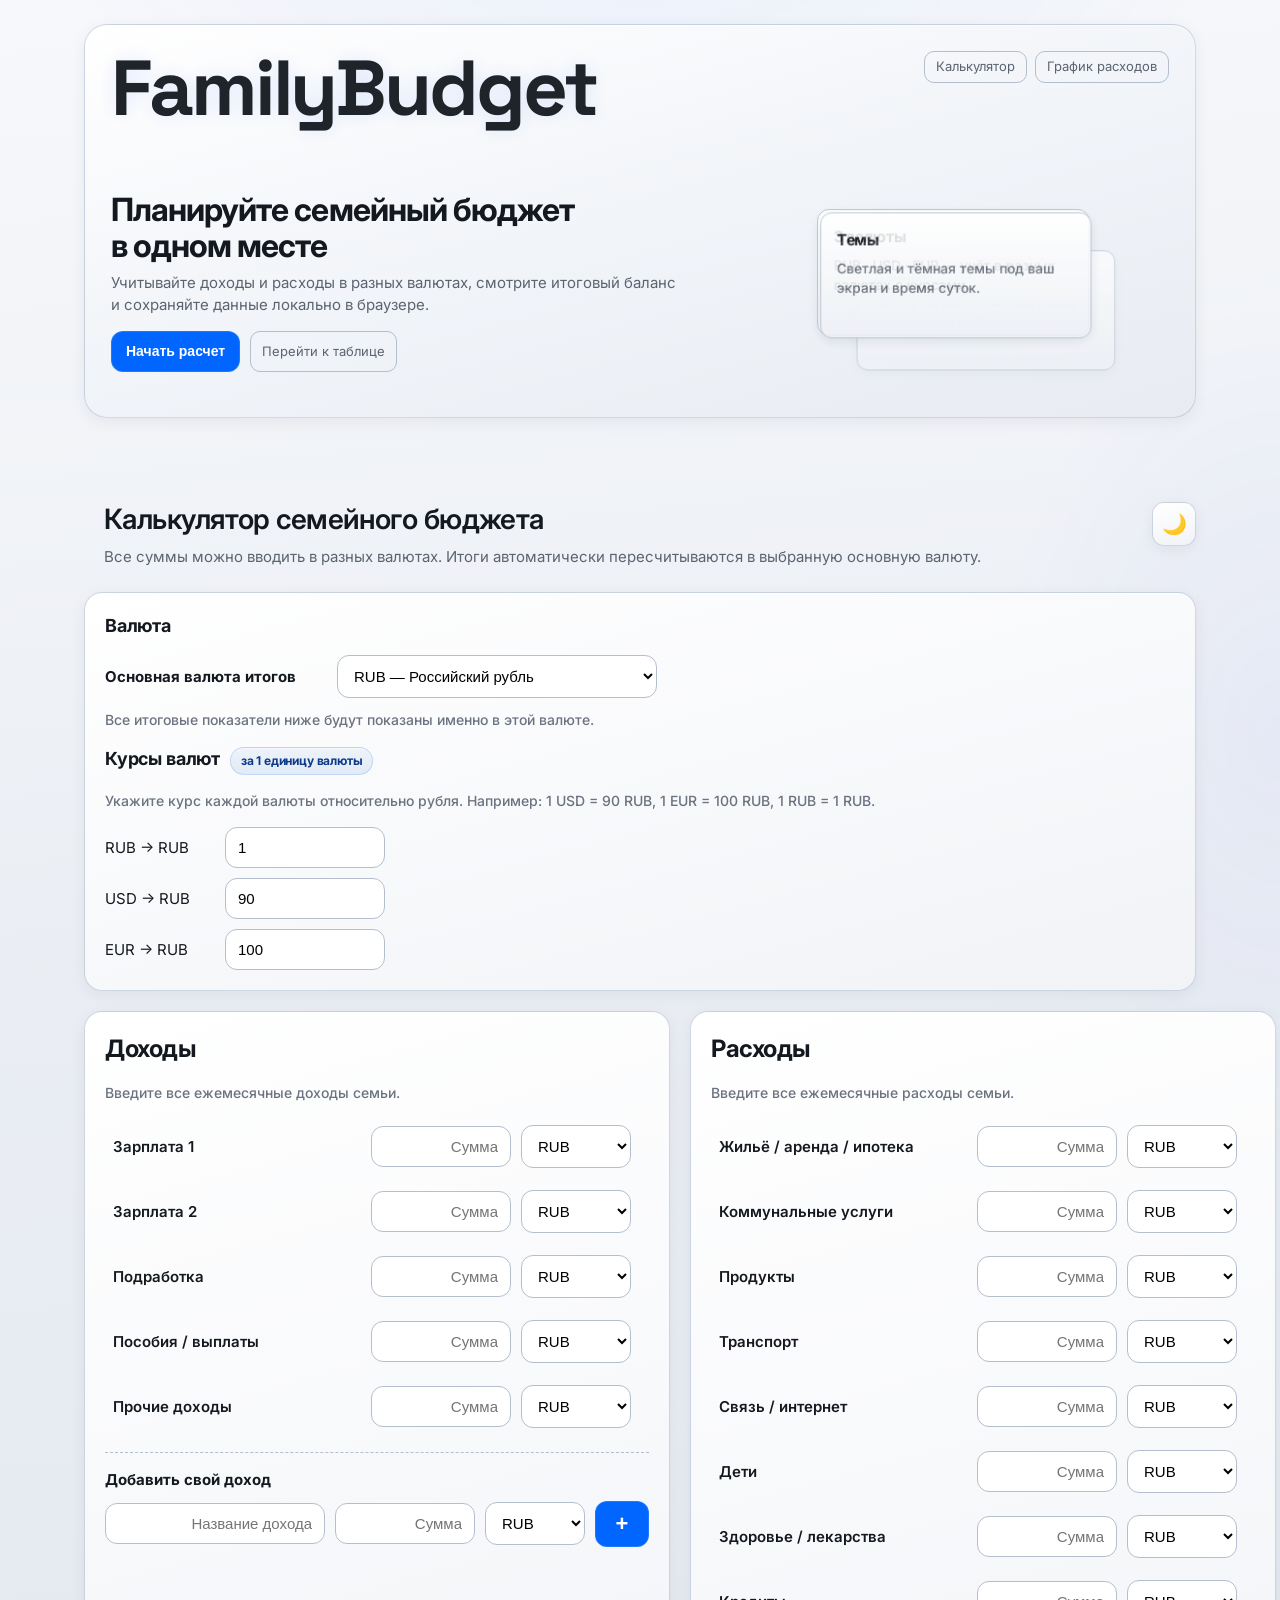
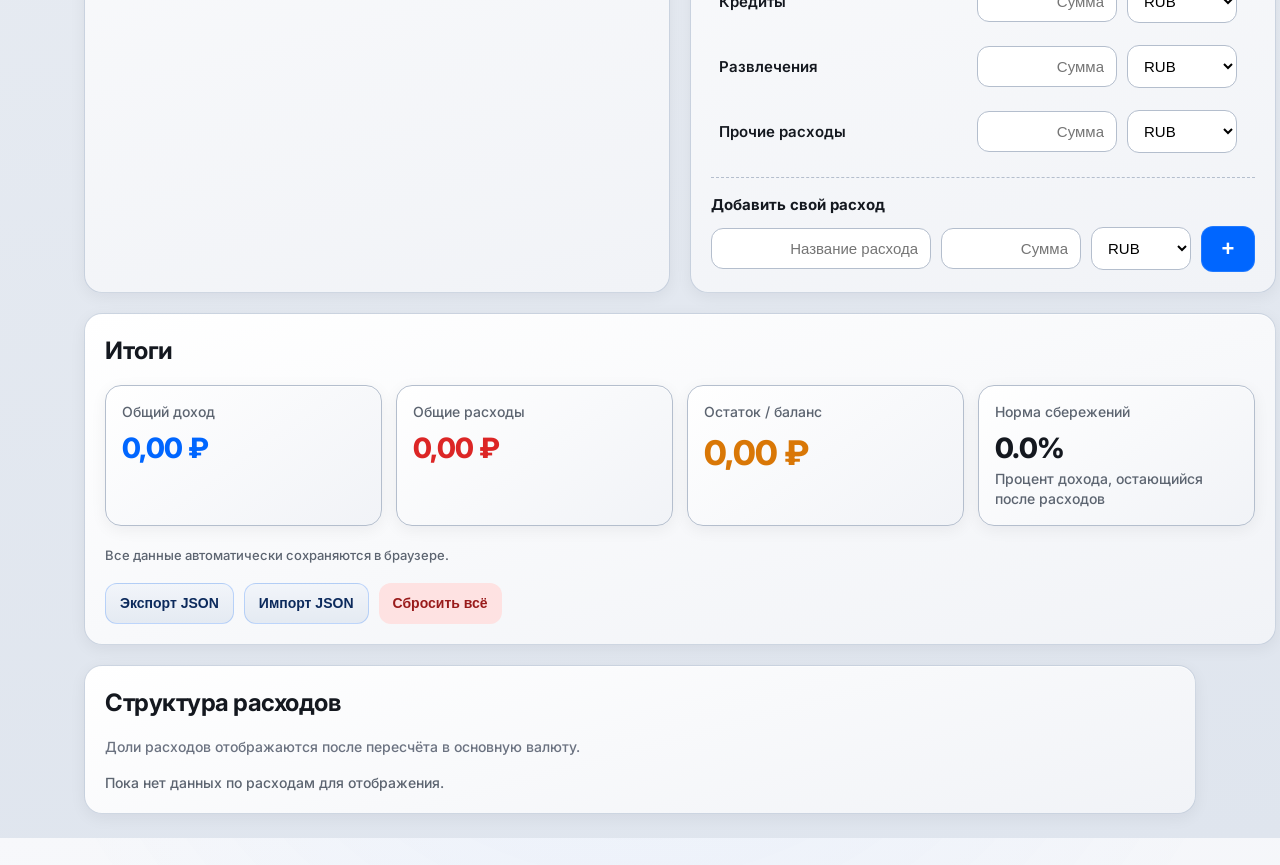
==== commit ece72996: "Цвет баланса" ====
--- a/index.html
+++ b/index.html
@@ -909,6 +909,7 @@
       font-size: 34px;
       font-weight: 800;
       letter-spacing: -0.02em;
+      color: var(--warning);
     }
 
     .income-value {
@@ -917,18 +918,6 @@
 
     .expense-value {
       color: var(--danger);
-    }
-
-    .balance-positive {
-      color: var(--primary);
-    }
-
-    .balance-negative {
-      color: var(--danger);
-    }
-
-    .balance-zero {
-      color: var(--warning);
     }
 
     .add-row-box {
@@ -2092,16 +2081,6 @@
       totalExpenseEl.textContent = formatCurrency(totalExpense, state.baseCurrency);
       balanceEl.textContent = formatCurrency(balance, state.baseCurrency);
 
-      balanceEl.classList.remove("balance-positive", "balance-negative", "balance-zero");
-
-      if (balance > 0) {
-        balanceEl.classList.add("balance-positive");
-      } else if (balance < 0) {
-        balanceEl.classList.add("balance-negative");
-      } else {
-        balanceEl.classList.add("balance-zero");
-      }
-
       savingsRateEl.textContent = `${savingsRate.toFixed(1)}%`;
     }
 
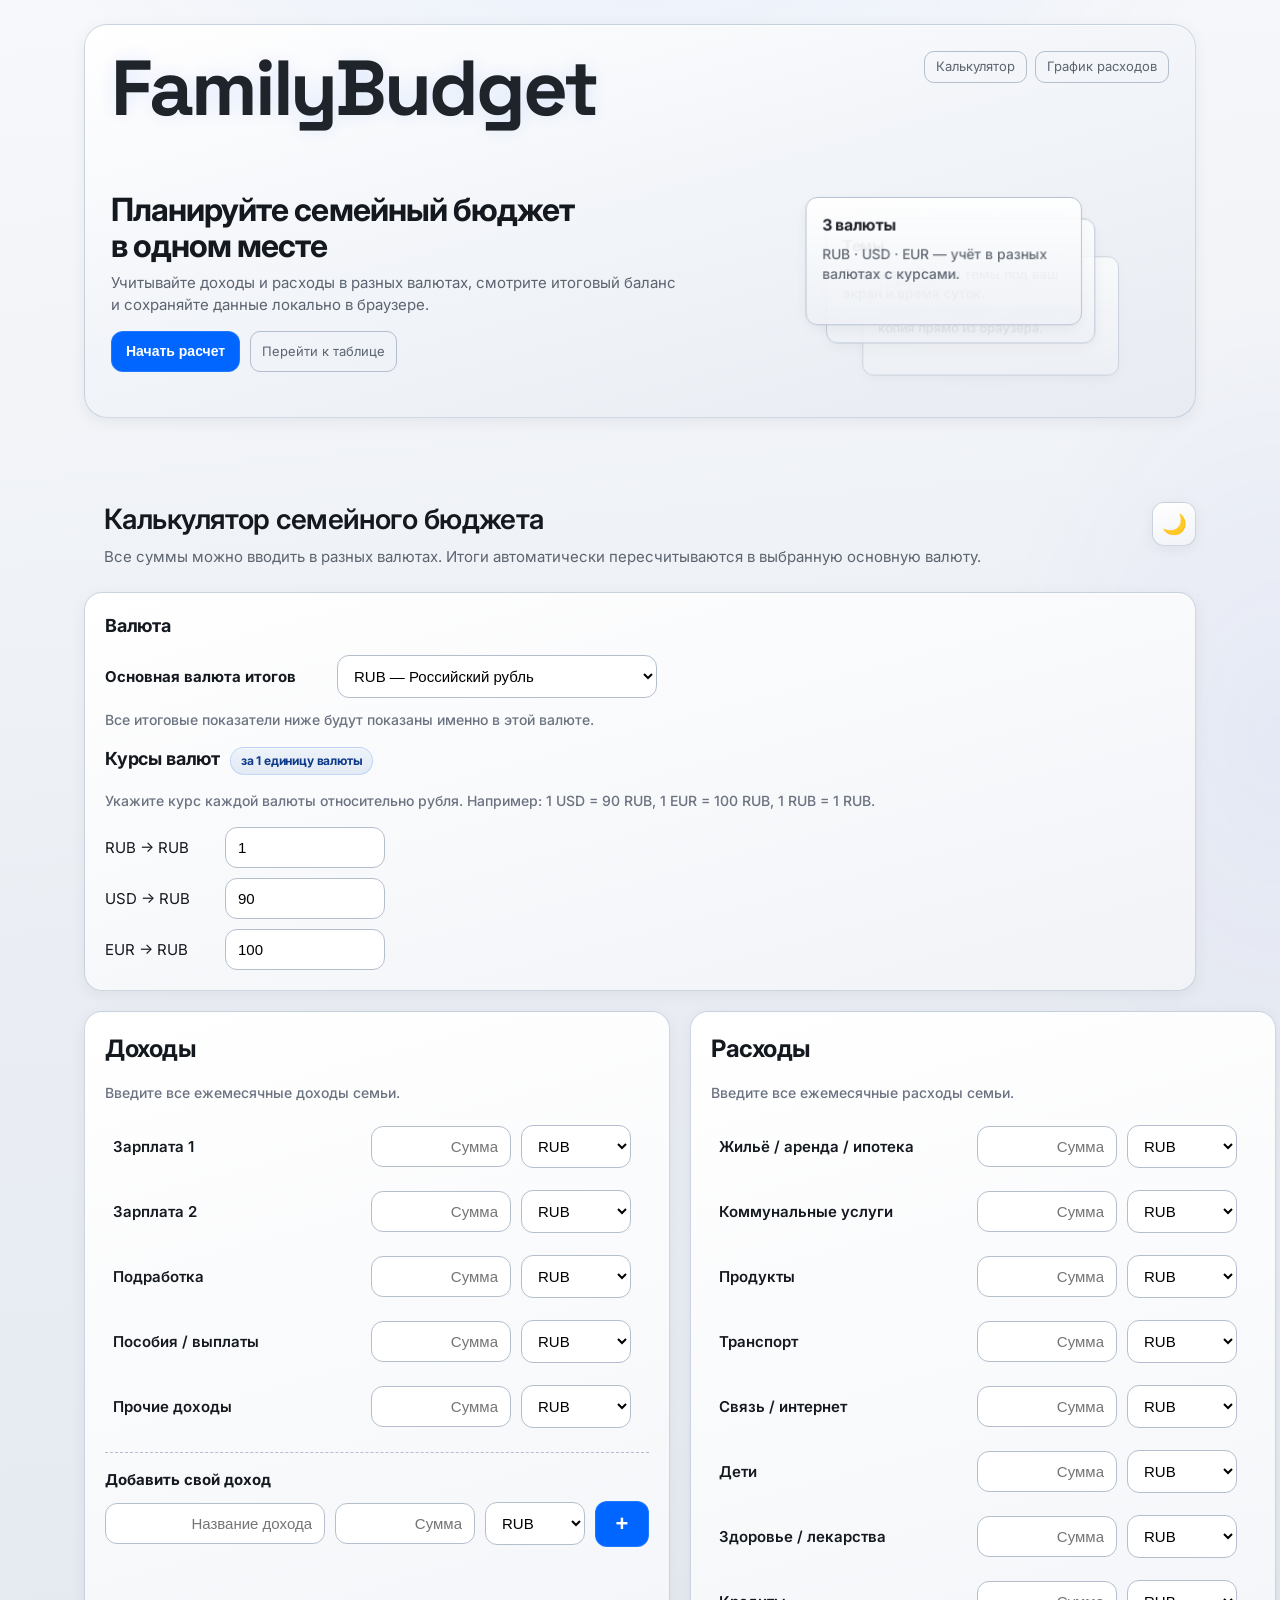
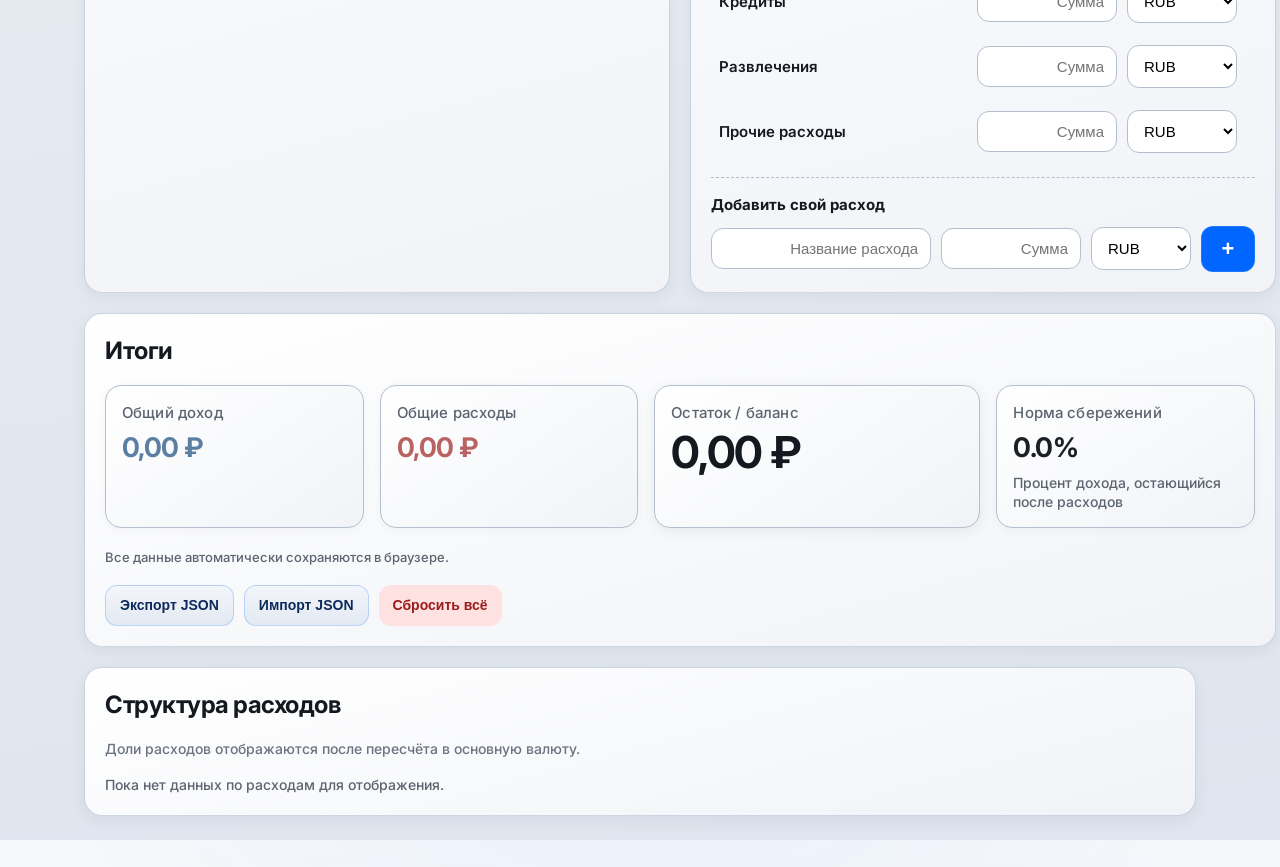
==== commit 32624c04: "Блок итоги - апдейт" ====
--- a/index.html
+++ b/index.html
@@ -36,6 +36,11 @@
       --success: #16a34a;
       --warning: #d97706;
       --radius: 18px;
+      /* Цифры блока «Итоги» (светлая тема) */
+      --summary-income-num: #5b7fa3;
+      --summary-expense-num: #b86262;
+      --summary-balance-num: #14181f;
+      --summary-rate-num: color-mix(in srgb, var(--text) 90%, var(--muted) 10%);
     }
 
     body[data-theme="dark"] {
@@ -62,6 +67,11 @@
       --danger: #f87171;
       --success: #4ade80;
       --warning: #fbbf24;
+      /* Цифры блока «Итоги» (тёмная тема): доход/расход — мягче акцентов UI, без «грязи» мидтона */
+      --summary-income-num: color-mix(in srgb, var(--primary) 68%, #d3e6fd 32%);
+      --summary-expense-num: color-mix(in srgb, var(--danger) 64%, #fcd4d4 36%);
+      --summary-balance-num: #ffffff;
+      --summary-rate-num: color-mix(in srgb, var(--text) 94%, var(--muted) 6%);
     }
 
     * {
@@ -125,6 +135,12 @@
     body[data-theme="dark"] .summary-box {
       box-shadow:
         0 10px 32px rgba(0, 0, 0, 0.45),
+        inset 0 1px 0 var(--metal-edge);
+    }
+
+    body[data-theme="dark"] .summary > .summary-box {
+      box-shadow:
+        0 4px 14px rgba(0, 0, 0, 0.28),
         inset 0 1px 0 var(--metal-edge);
     }
 
@@ -369,12 +385,9 @@
       box-shadow: none;
     }
 
-    /* Остаток / баланс — отдельный компактный Border Glow, сильнее свечение */
+    /* Остаток / баланс — спокойная карточка без border-glow (иерархия за счёт размера и типографики) */
     .border-glow-card--balance {
       --border-radius: 16px;
-      --glow-padding: 40px;
-      --edge-sensitivity: 32;
-      --cone-spread: 26;
       display: flex;
       flex-direction: column;
       align-self: stretch;
@@ -384,7 +397,16 @@
       margin: 0;
       background: linear-gradient(145deg, var(--card) 0%, var(--card-soft) 100%);
       border: 1px solid var(--line);
-      box-shadow: var(--shadow-ui), var(--shadow-inset);
+      box-shadow: 0 3px 14px rgba(15, 23, 42, 0.07), inset 0 1px 0 var(--metal-edge);
+    }
+
+    .border-glow-card--balance::before,
+    .border-glow-card--balance::after {
+      display: none;
+    }
+
+    .border-glow-card--balance > .edge-light {
+      display: none;
     }
 
     .border-glow-card--balance > .border-glow-inner {
@@ -394,11 +416,25 @@
       flex-direction: column;
     }
 
+    .border-glow-card--balance .summary-box--balance-inner {
+      padding: 16px;
+      display: flex;
+      flex-direction: column;
+      flex: 1 1 auto;
+      min-height: 0;
+    }
+
+    /* В ряду «Итоги» — та же высота и отступы, что у соседних карточек */
+    .summary > .border-glow-card--balance {
+      height: 100%;
+      min-height: 0;
+    }
+
     body[data-theme="dark"] .border-glow-card--balance {
       background: linear-gradient(145deg, var(--card-soft) 0%, var(--card) 100%);
       border-color: var(--line);
       box-shadow:
-        0 10px 32px rgba(0, 0, 0, 0.45),
+        0 6px 20px rgba(0, 0, 0, 0.32),
         inset 0 1px 0 var(--metal-edge);
     }
 
@@ -877,6 +913,7 @@
     .summary {
       display: grid;
       gap: 14px;
+      align-items: stretch;
     }
 
     .summary-box {
@@ -893,6 +930,38 @@
         background 0.22s ease;
     }
 
+    /* Доход, расход, норма сбережений — вторичный уровень иерархии; единая высота ряда */
+    .summary > .summary-box {
+      display: flex;
+      flex-direction: column;
+      height: 100%;
+      min-height: 0;
+      box-sizing: border-box;
+      padding: 16px;
+      box-shadow: 0 2px 10px rgba(15, 23, 42, 0.04), inset 0 1px 0 var(--metal-edge);
+    }
+
+    .summary > .summary-box > .summary-title,
+    .summary .border-glow-card--balance .summary-box--balance-inner > .summary-title {
+      font-size: 15px;
+      font-weight: 500;
+      margin-bottom: 5px;
+      letter-spacing: 0.01em;
+    }
+
+    .summary > .summary-box > .summary-value {
+      font-size: 27px;
+      font-weight: 700;
+      letter-spacing: -0.02em;
+    }
+
+    .summary > .summary-box > .muted {
+      margin-top: auto;
+      padding-top: 6px;
+      font-size: 14px;
+      line-height: 1.35;
+    }
+
     .summary-title {
       font-size: 14px;
       color: var(--muted);
@@ -905,11 +974,13 @@
       letter-spacing: -0.025em;
     }
 
+    /* Остаток — главный фокус: крупная цифра, начертание чуть легче 800 */
     #balance {
-      font-size: 34px;
-      font-weight: 800;
-      letter-spacing: -0.02em;
-      color: var(--warning);
+      font-size: 44px;
+      font-weight: 700;
+      letter-spacing: -0.03em;
+      line-height: 1.12;
+      color: var(--summary-balance-num);
     }
 
     .income-value {
@@ -918,6 +989,18 @@
 
     .expense-value {
       color: var(--danger);
+    }
+
+    .summary > .summary-box .income-value {
+      color: var(--summary-income-num);
+    }
+
+    .summary > .summary-box .expense-value {
+      color: var(--summary-expense-num);
+    }
+
+    .summary > .summary-box > #savingsRate {
+      color: var(--summary-rate-num);
     }
 
     .add-row-box {
@@ -1137,7 +1220,8 @@
       }
 
       .summary {
-        grid-template-columns: repeat(4, minmax(0, 1fr));
+        gap: 16px;
+        grid-template-columns: minmax(0, 0.92fr) minmax(0, 0.92fr) minmax(0, 1.16fr) minmax(0, 0.92fr);
       }
     }
 
@@ -1193,8 +1277,12 @@
         flex: none;
       }
 
-      .summary-value {
+      .summary > .summary-box > .summary-value {
         font-size: 24px;
+      }
+
+      #balance {
+        font-size: 38px;
       }
 
       .hero-title {
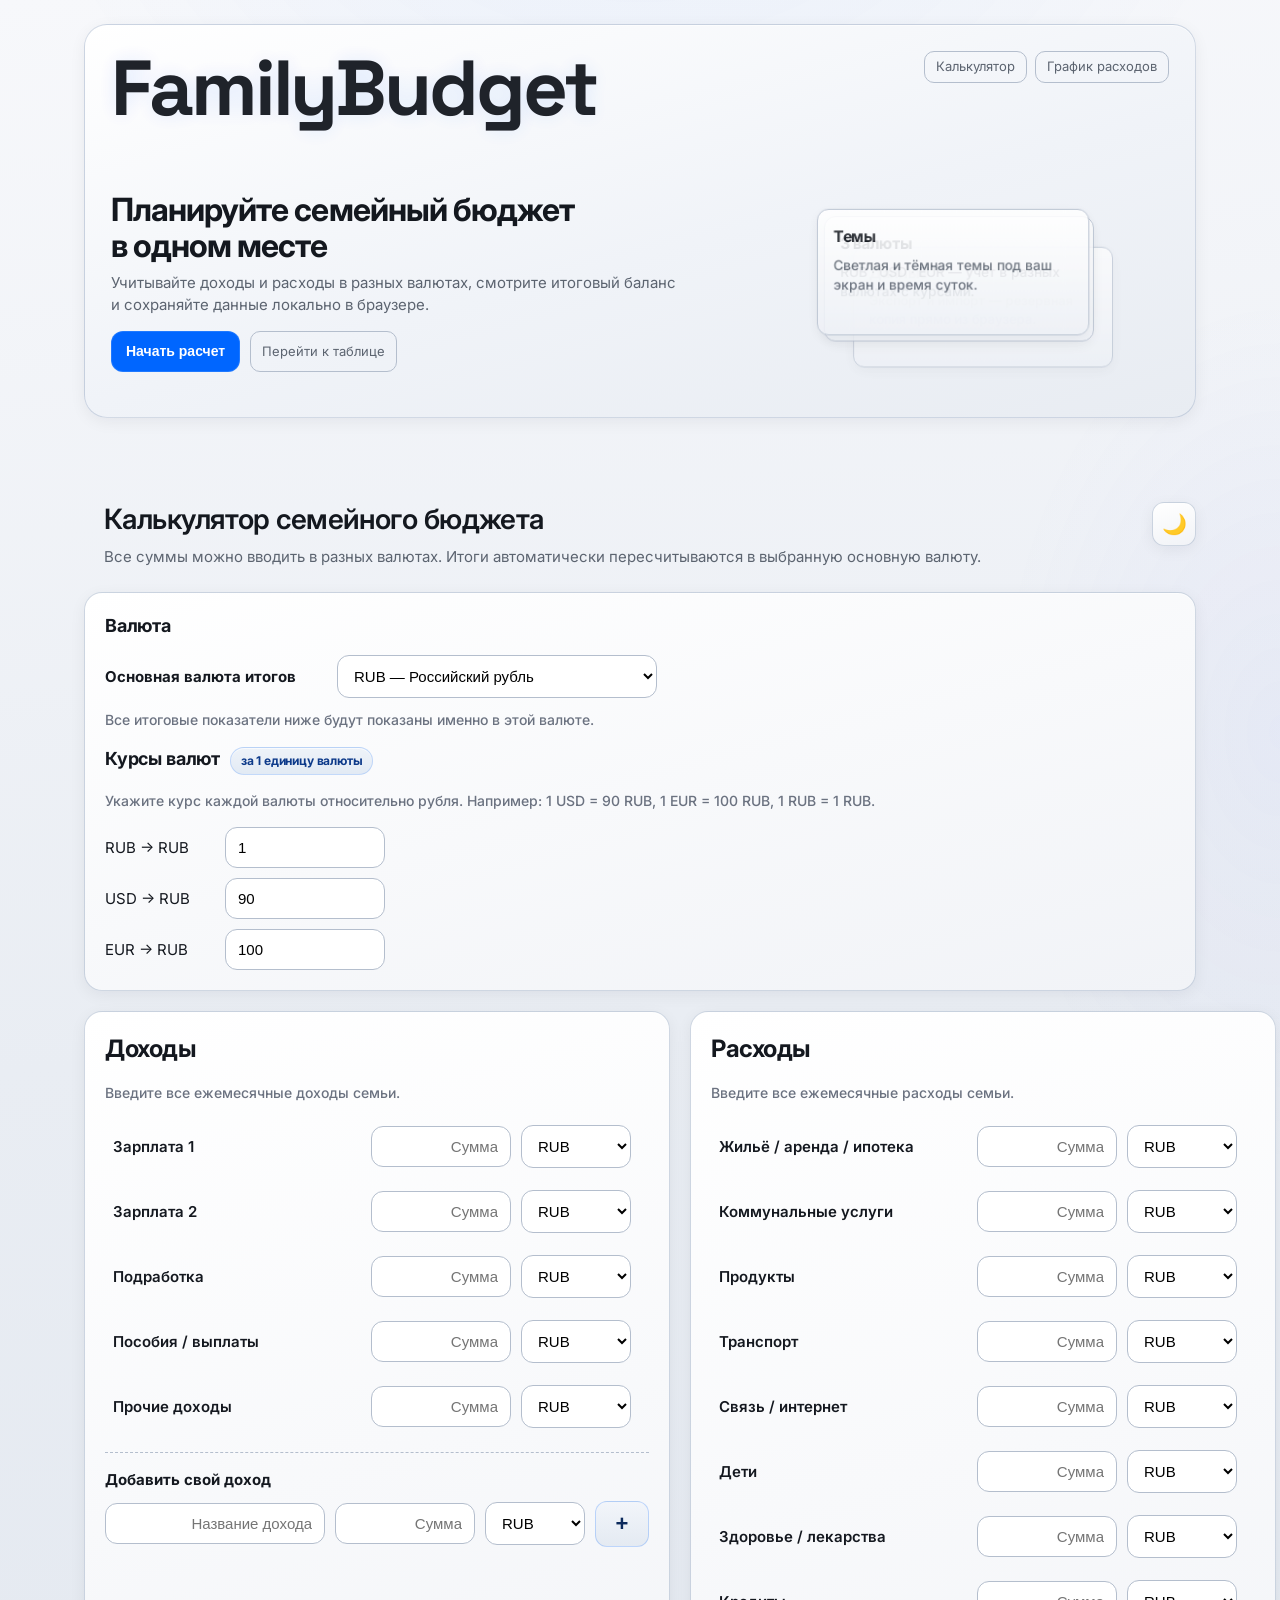
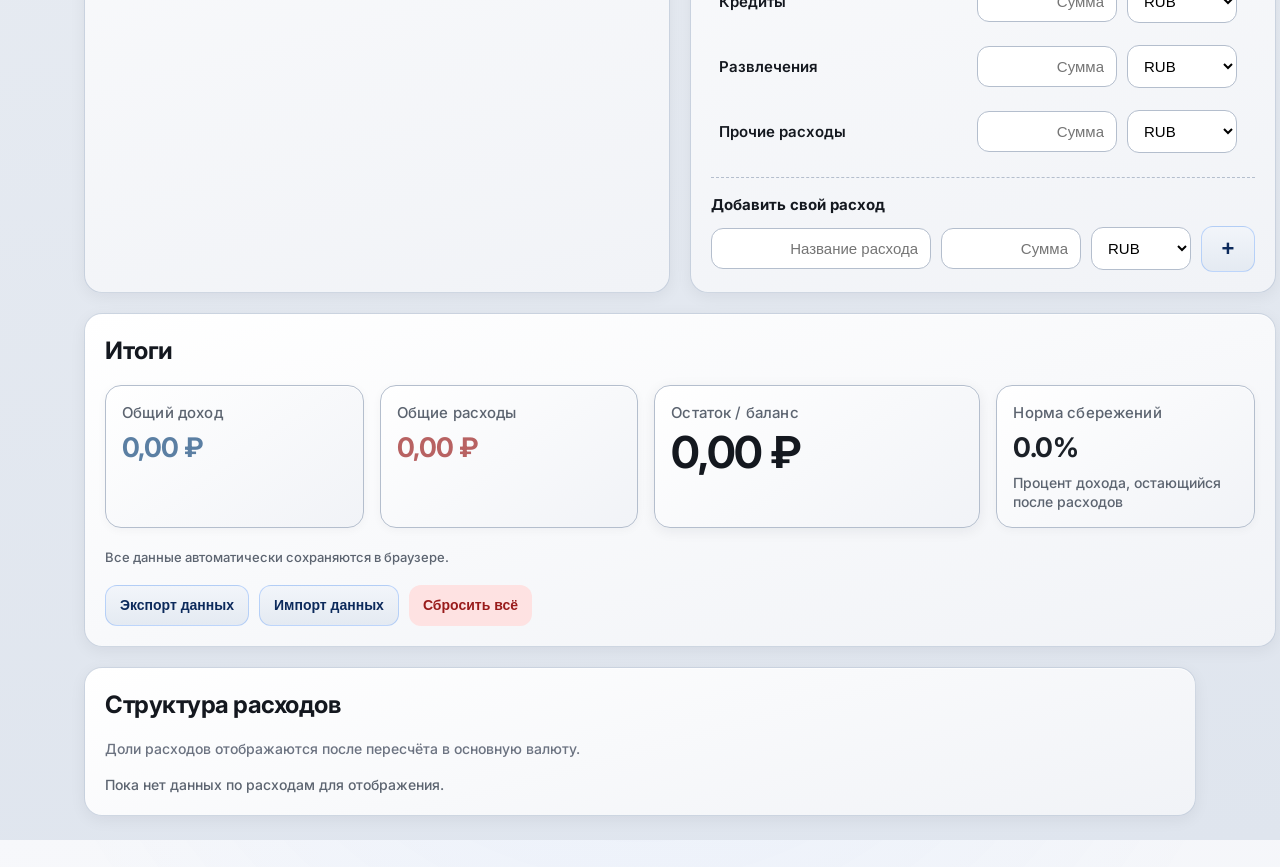
==== commit a0ef49a8: "Plus button change" ====
--- a/index.html
+++ b/index.html
@@ -1427,7 +1427,7 @@
               <option value="USD">USD</option>
               <option value="EUR">EUR</option>
             </select>
-            <button class="btn btn-primary btn-add-icon" id="addIncomeBtn" title="Добавить доход" aria-label="Добавить доход">+</button>
+            <button class="btn btn-neutral btn-add-icon" id="addIncomeBtn" title="Добавить доход" aria-label="Добавить доход">+</button>
           </div>
         </div>
       </div>
@@ -1452,7 +1452,7 @@
               <option value="USD">USD</option>
               <option value="EUR">EUR</option>
             </select>
-            <button class="btn btn-primary btn-add-icon" id="addExpenseBtn" title="Добавить расход" aria-label="Добавить расход">+</button>
+            <button class="btn btn-neutral btn-add-icon" id="addExpenseBtn" title="Добавить расход" aria-label="Добавить расход">+</button>
           </div>
         </div>
       </div>
@@ -1498,8 +1498,8 @@
         </div>
 
         <div class="actions">
-          <button class="btn btn-neutral" id="exportBtn">Экспорт JSON</button>
-          <button class="btn btn-neutral" id="importBtn">Импорт JSON</button>
+          <button class="btn btn-neutral" id="exportBtn">Экспорт данных</button>
+          <button class="btn btn-neutral" id="importBtn">Импорт данных</button>
           <button class="btn btn-danger" id="resetBtn">Сбросить всё</button>
           <input type="file" id="importFileInput" accept="application/json" style="display: none;" />
         </div>
